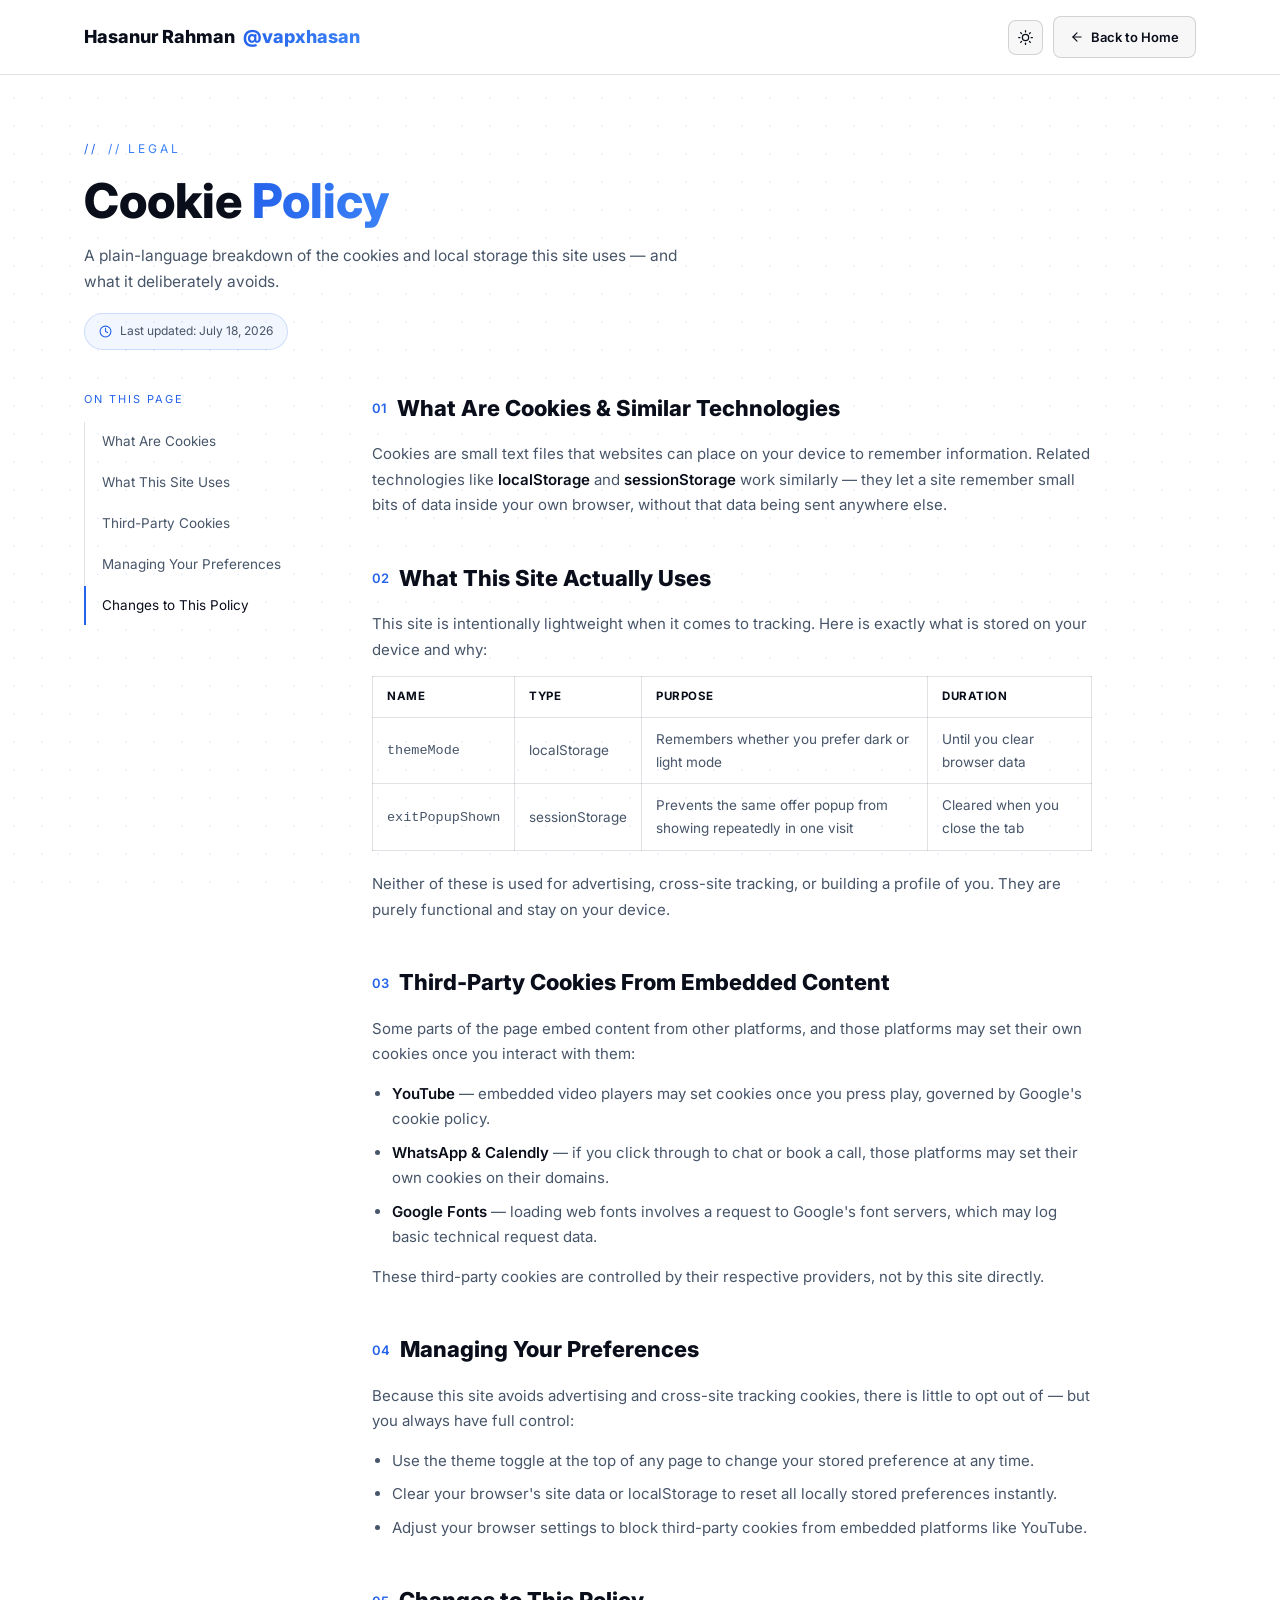
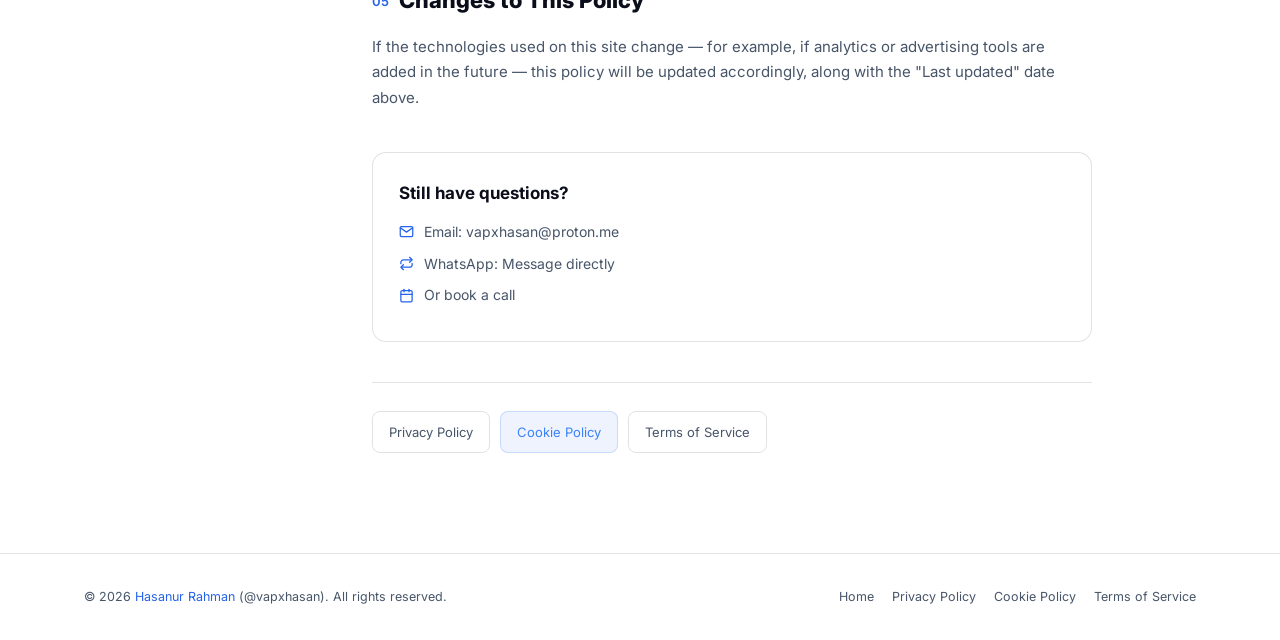
==== cookie-policy.html @ 9135188c "Add files via upload" ====
<!DOCTYPE html>
<html lang="en">
<head>
<meta charset="UTF-8">
<meta name="viewport" content="width=device-width, initial-scale=1.0">
<title>Cookie Policy | Hasanur Rahman</title>
<meta name="description" content="See exactly which cookies and local storage this site uses, and how to manage your preferences.">
<meta name="robots" content="index, follow">
<meta name="author" content="Hasanur Rahman">
<link rel="canonical" href="https://vapxhasan.github.io/cookie-policy.html">
<link rel="icon" type="image/png" href="favicon.png">
<link rel="preconnect" href="https://fonts.googleapis.com">
<link rel="preconnect" href="https://fonts.gstatic.com" crossorigin>
<link href="https://fonts.googleapis.com/css2?family=Inter:wght@300;400;500;600;700;800;900&display=swap" rel="stylesheet">
<style>

*, *::before, *::after { box-sizing: border-box; margin: 0; padding: 0; }
:root {
  --bg: #0F172A;
  --bg2: #111827;
  --card: #1E293B;
  --card2: #243247;
  --border: rgba(255,255,255,0.06);
  --border2: rgba(59,130,246,0.16);
  --indigo: #2563EB;
  --cyan: #3B82F6;
  --violet: #3B82F6;
  --white: #F8FAFC;
  --muted: #94A3B8;
  --glow-i: 0 0 20px rgba(37,99,235,0.22);
  --glow-c: 0 0 20px rgba(59,130,246,0.2);
  --font-display: 'Inter', sans-serif;
  --font-body: 'Inter', sans-serif;
  --font-mono: 'Inter', sans-serif;
}
html { scroll-behavior: smooth; -webkit-text-size-adjust: 100%; text-size-adjust: 100%; }
body {
  background: var(--bg);
  color: var(--white);
  font-family: var(--font-body);
  font-size: 16px;
  line-height: 1.7;
  overflow-x: hidden;
}
body.light-mode {
  --bg: #FFFFFF;
  --bg2: #F8FAFC;
  --card: #FFFFFF;
  --card2: #F1F5F9;
  --border: rgba(15,23,42,0.12);
  --border2: rgba(37,99,235,0.18);
  --white: #0A0E1A;
  --muted: #475569;
}
::selection { background: rgba(37,99,235,0.35); color: #fff; }
a { color: inherit; text-decoration: none; }
img { max-width: 100%; display: block; }
::-webkit-scrollbar { width: 5px; }
::-webkit-scrollbar-track { background: var(--bg); }
::-webkit-scrollbar-thumb { background: var(--indigo); border-radius: 10px; }

.container { max-width: 1160px; margin: 0 auto; padding: 0 24px; }

body::before {
  content: '';
  position: fixed;
  inset: 0;
  background-image: radial-gradient(rgba(148,163,184,0.05) 1px, transparent 1px);
  background-size: 28px 28px;
  pointer-events: none;
  z-index: 0;
}
body.light-mode::before { background-image: radial-gradient(rgba(37,99,235,0.07) 1px, transparent 1px); }

/* ===== TOP BAR ===== */
.legal-topbar {
  position: sticky; top: 0; z-index: 100;
  background: rgba(8,11,20,0.85);
  backdrop-filter: blur(20px);
  border-bottom: 1px solid var(--border);
  padding: 16px 0;
}
body.light-mode .legal-topbar { background: rgba(255,255,255,0.85); }
.legal-topbar-inner { display: flex; align-items: center; justify-content: space-between; gap: 16px; }
.legal-logo { font-family: var(--font-display); font-weight: 800; font-size: 18px; color: var(--white); display: flex; align-items: center; gap: 8px; }
.legal-logo span { background: linear-gradient(90deg, var(--indigo), var(--cyan)); -webkit-background-clip: text; -webkit-text-fill-color: transparent; background-clip: text; }
.legal-topbar-actions { display: flex; align-items: center; gap: 10px; }
.legal-back-btn, .legal-theme-btn {
  display: inline-flex; align-items: center; gap: 7px;
  font-size: 13px; font-weight: 600;
  padding: 9px 16px;
  border-radius: 8px;
  border: 1px solid rgba(255,255,255,0.16);
  background: rgba(255,255,255,0.04);
  color: var(--white);
  transition: all .2s;
  cursor: pointer;
  font-family: var(--font-body);
}
body.light-mode .legal-back-btn, body.light-mode .legal-theme-btn { border-color: rgba(15,23,42,0.16); background: rgba(15,23,42,0.03); }
.legal-back-btn:hover, .legal-theme-btn:hover { border-color: var(--indigo); background: rgba(37,99,235,0.1); }
.legal-theme-btn { padding: 9px; }

/* ===== HERO ===== */
.legal-hero { padding: 64px 0 40px; position: relative; z-index: 1; }
.legal-label {
  font-family: var(--font-mono); font-size: 12px; letter-spacing: 3px;
  color: var(--cyan); text-transform: uppercase; margin-bottom: 14px;
  display: flex; align-items: center; gap: 10px;
}
.legal-label::before { content: '//'; color: var(--indigo); }
.legal-h1 { font-size: clamp(30px, 5vw, 48px); font-weight: 800; line-height: 1.15; margin-bottom: 14px; }
.legal-h1 span { background: linear-gradient(90deg, var(--indigo), var(--cyan)); -webkit-background-clip: text; -webkit-text-fill-color: transparent; background-clip: text; }
.legal-sub { color: var(--muted); max-width: 620px; font-size: 15.5px; margin-bottom: 18px; }
.legal-updated {
  display: inline-flex; align-items: center; gap: 8px;
  font-family: var(--font-mono); font-size: 12px; color: var(--muted);
  padding: 7px 14px; border-radius: 20px;
  border: 1px solid var(--border2); background: rgba(37,99,235,0.06);
}
.legal-updated svg { color: var(--indigo); }

/* ===== BODY LAYOUT ===== */
.legal-layout { display: grid; grid-template-columns: 240px 1fr; gap: 48px; padding-bottom: 100px; position: relative; z-index: 1; align-items: start; }
.legal-toc { position: sticky; top: 90px; }
.legal-toc-title { font-family: var(--font-mono); font-size: 11px; letter-spacing: 2px; text-transform: uppercase; color: var(--indigo); margin-bottom: 14px; }
.legal-toc-list { display: flex; flex-direction: column; gap: 2px; border-left: 1px solid var(--border); }
.legal-toc-list a {
  font-size: 13.5px; color: var(--muted); padding: 8px 0 8px 16px;
  border-left: 2px solid transparent; margin-left: -1px;
  transition: all .2s;
}
.legal-toc-list a:hover, .legal-toc-list a.active { color: var(--white); border-left-color: var(--indigo); }

.legal-content { max-width: 720px; }
.legal-section { margin-bottom: 42px; scroll-margin-top: 90px; }
.legal-section h2 {
  font-family: var(--font-display); font-size: 22px; font-weight: 800;
  margin-bottom: 14px; display: flex; align-items: center; gap: 10px;
  color: var(--white);
}
.legal-section h2 .num { font-family: var(--font-mono); font-size: 13px; color: var(--indigo); font-weight: 600; }
.legal-section p { color: var(--muted); font-size: 15px; margin-bottom: 14px; }
.legal-section p strong, .legal-section li strong { color: var(--white); font-weight: 600; }
.legal-section ul { margin: 0 0 14px 0; padding-left: 20px; color: var(--muted); font-size: 15px; }
.legal-section li { margin-bottom: 8px; }
.legal-section a.inline-link { color: var(--cyan); border-bottom: 1px solid rgba(59,130,246,0.35); transition: all .2s; }
.legal-section a.inline-link:hover { border-color: var(--cyan); }
.legal-callout {
  background: var(--card); border: 1px solid var(--border);
  border-left: 3px solid var(--indigo);
  border-radius: 10px; padding: 16px 18px; margin: 16px 0;
  font-size: 14px; color: var(--muted);
}
.legal-table { width: 100%; border-collapse: collapse; margin: 14px 0 20px; font-size: 13.5px; }
.legal-table th, .legal-table td { text-align: left; padding: 10px 14px; border: 1px solid var(--border); color: var(--muted); }
.legal-table th { color: var(--white); background: var(--card); font-family: var(--font-mono); font-size: 11.5px; letter-spacing: .5px; text-transform: uppercase; }

.legal-contact-card {
  background: var(--card); border: 1px solid var(--border); border-radius: 14px;
  padding: 26px; margin-top: 8px;
}
.legal-contact-card h3 { font-size: 17px; margin-bottom: 12px; color: var(--white); }
.legal-contact-row { display: flex; align-items: center; gap: 10px; font-size: 14px; color: var(--muted); margin-bottom: 8px; }
.legal-contact-row svg { color: var(--indigo); flex-shrink: 0; }
.legal-contact-row a { color: var(--muted); transition: color .2s; }
.legal-contact-row a:hover { color: var(--cyan); }

.legal-cross-links { display: flex; flex-wrap: wrap; gap: 10px; margin-top: 40px; padding-top: 28px; border-top: 1px solid var(--border); }
.legal-cross-links a {
  font-size: 13px; color: var(--muted); padding: 9px 16px; border-radius: 8px;
  border: 1px solid var(--border); transition: all .2s; display: inline-flex; align-items: center; gap: 7px;
}
.legal-cross-links a:hover { color: var(--white); border-color: var(--indigo); background: rgba(37,99,235,0.06); }
.legal-cross-links a.current { color: var(--cyan); border-color: var(--border2); background: rgba(37,99,235,0.08); }

/* ===== FOOTER ===== */
.legal-footer { border-top: 1px solid var(--border); padding: 32px 0; position: relative; z-index: 1; }
.legal-footer-inner { display: flex; justify-content: space-between; align-items: center; flex-wrap: wrap; gap: 14px; }
.legal-footer-copy { font-size: 12.5px; color: var(--muted); }
.legal-footer-copy span { color: var(--indigo); }
.legal-footer-links { display: flex; gap: 18px; flex-wrap: wrap; }
.legal-footer-links a { font-size: 12.5px; color: var(--muted); transition: color .2s; }
.legal-footer-links a:hover { color: var(--cyan); }

@media (max-width: 900px) {
  .legal-layout { grid-template-columns: 1fr; }
  .legal-toc { position: static; margin-bottom: 8px; }
  .legal-toc-list { display: flex; flex-direction: row; flex-wrap: wrap; gap: 8px; border-left: none; }
  .legal-toc-list a { border: 1px solid var(--border); border-radius: 20px; padding: 7px 14px; margin-left: 0; }
  .legal-toc-list a:hover, .legal-toc-list a.active { border-color: var(--indigo); background: rgba(37,99,235,0.08); }
}
@media (max-width: 640px) {
  .legal-hero { padding: 44px 0 28px; }
  .legal-layout { padding-bottom: 70px; gap: 28px; }
  .legal-topbar-inner { gap: 10px; }
  .legal-back-btn span.txt { display: none; }
  .legal-footer-inner { flex-direction: column; text-align: center; }
}

</style>
</head>
<body>

<div class="legal-topbar">
  <div class="container legal-topbar-inner">
    <a href="index.html" class="legal-logo">Hasanur Rahman <span>@vapxhasan</span></a>
    <div class="legal-topbar-actions">
      <button class="legal-theme-btn" id="legalThemeBtn" aria-label="Toggle theme">
        <svg id="legalThemeIcon" viewBox="0 0 24 24" fill="none" stroke="currentColor" stroke-width="2" stroke-linecap="round" stroke-linejoin="round" width="15" height="15"><path d="M21 12.79A9 9 0 1 1 11.21 3 7 7 0 0 0 21 12.79z"></path></svg>
      </button>
      <a href="index.html" class="legal-back-btn">
        <svg viewBox="0 0 24 24" fill="none" stroke="currentColor" stroke-width="2" stroke-linecap="round" stroke-linejoin="round" width="14" height="14"><line x1="19" y1="12" x2="5" y2="12"></line><polyline points="12 19 5 12 12 5"></polyline></svg>
        <span class="txt">Back to Home</span>
      </a>
    </div>
  </div>
</div>


<div class="legal-hero">
  <div class="container">
    <div class="legal-label">// Legal</div>
    <h1 class="legal-h1">Cookie <span>Policy</span></h1>
    <p class="legal-sub">A plain-language breakdown of the cookies and local storage this site uses — and what it deliberately avoids.</p>
    <div class="legal-updated">
      <svg viewBox="0 0 24 24" fill="none" stroke="currentColor" stroke-width="2" stroke-linecap="round" stroke-linejoin="round" width="13" height="13"><circle cx="12" cy="12" r="10"></circle><polyline points="12 6 12 12 16 14"></polyline></svg>
      Last updated: July 18, 2026
    </div>
  </div>
</div>

<div class="container">
  <div class="legal-layout">
    
<aside class="legal-toc">
  <div class="legal-toc-title">On this page</div>
  <nav class="legal-toc-list" id="legalTocList">
    <a href="#what-are-cookies">What Are Cookies</a>
<a href="#what-we-use">What This Site Uses</a>
<a href="#third-party-cookies">Third-Party Cookies</a>
<a href="#managing">Managing Your Preferences</a>
<a href="#changes">Changes to This Policy</a>
  </nav>
</aside>

    <div class="legal-content">
      
<div class="legal-section" id="what-are-cookies">
  <h2><span class="num">01</span> What Are Cookies &amp; Similar Technologies</h2>
  
      <p>Cookies are small text files that websites can place on your device to remember information. Related technologies like <strong>localStorage</strong> and <strong>sessionStorage</strong> work similarly &mdash; they let a site remember small bits of data inside your own browser, without that data being sent anywhere else.</p>
    
</div>

<div class="legal-section" id="what-we-use">
  <h2><span class="num">02</span> What This Site Actually Uses</h2>
  
      <p>This site is intentionally lightweight when it comes to tracking. Here is exactly what is stored on your device and why:</p>
      <table class="legal-table">
        <tr><th>Name</th><th>Type</th><th>Purpose</th><th>Duration</th></tr>
        <tr><td><code>themeMode</code></td><td>localStorage</td><td>Remembers whether you prefer dark or light mode</td><td>Until you clear browser data</td></tr>
        <tr><td><code>exitPopupShown</code></td><td>sessionStorage</td><td>Prevents the same offer popup from showing repeatedly in one visit</td><td>Cleared when you close the tab</td></tr>
      </table>
      <p>Neither of these is used for advertising, cross-site tracking, or building a profile of you. They are purely functional and stay on your device.</p>
    
</div>

<div class="legal-section" id="third-party-cookies">
  <h2><span class="num">03</span> Third-Party Cookies From Embedded Content</h2>
  
      <p>Some parts of the page embed content from other platforms, and those platforms may set their own cookies once you interact with them:</p>
      <ul>
        <li><strong>YouTube</strong> &mdash; embedded video players may set cookies once you press play, governed by Google's cookie policy.</li>
        <li><strong>WhatsApp &amp; Calendly</strong> &mdash; if you click through to chat or book a call, those platforms may set their own cookies on their domains.</li>
        <li><strong>Google Fonts</strong> &mdash; loading web fonts involves a request to Google's font servers, which may log basic technical request data.</li>
      </ul>
      <p>These third-party cookies are controlled by their respective providers, not by this site directly.</p>
    
</div>

<div class="legal-section" id="managing">
  <h2><span class="num">04</span> Managing Your Preferences</h2>
  
      <p>Because this site avoids advertising and cross-site tracking cookies, there is little to opt out of &mdash; but you always have full control:</p>
      <ul>
        <li>Use the theme toggle at the top of any page to change your stored preference at any time.</li>
        <li>Clear your browser's site data or localStorage to reset all locally stored preferences instantly.</li>
        <li>Adjust your browser settings to block third-party cookies from embedded platforms like YouTube.</li>
      </ul>
    
</div>

<div class="legal-section" id="changes">
  <h2><span class="num">05</span> Changes to This Policy</h2>
  
      <p>If the technologies used on this site change &mdash; for example, if analytics or advertising tools are added in the future &mdash; this policy will be updated accordingly, along with the "Last updated" date above.</p>
    
</div>

      
<div class="legal-contact-card">
  <h3>Still have questions?</h3>
  <div class="legal-contact-row">
    <svg viewBox="0 0 24 24" fill="none" stroke="currentColor" stroke-width="2" stroke-linecap="round" stroke-linejoin="round" width="15" height="15"><path d="M4 4h16c1.1 0 2 .9 2 2v12c0 1.1-.9 2-2 2H4c-1.1 0-2-.9-2-2V6c0-1.1.9-2 2-2z"></path><polyline points="22 6 12 13 2 6"></polyline></svg>
    <span>Email: <a href="mailto:vapxhasan@proton.me" class="inline-link">vapxhasan@proton.me</a></span>
  </div>
  <div class="legal-contact-row">
    <svg viewBox="0 0 24 24" fill="none" stroke="currentColor" stroke-width="2" stroke-linecap="round" stroke-linejoin="round" width="15" height="15"><path d="M17 2.1l4 4-4 4"></path><path d="M3 12.2v-2a4 4 0 0 1 4-4h12.8M7 21.9l-4-4 4-4"></path><path d="M21 11.8v2a4 4 0 0 1-4 4H4.2"></path></svg>
    <span>WhatsApp: <a href="https://wa.me/8801327675833" target="_blank" class="inline-link">Message directly</a></span>
  </div>
  <div class="legal-contact-row">
    <svg viewBox="0 0 24 24" fill="none" stroke="currentColor" stroke-width="2" stroke-linecap="round" stroke-linejoin="round" width="15" height="15"><rect x="3" y="4" width="18" height="18" rx="2" ry="2"></rect><line x1="16" y1="2" x2="16" y2="6"></line><line x1="8" y1="2" x2="8" y2="6"></line><line x1="3" y1="10" x2="21" y2="10"></line></svg>
    <span>Or <a href="https://calendly.com/vapxhasan/new-meeting" target="_blank" class="inline-link">book a call</a></span>
  </div>
</div>

      <div class="legal-cross-links"><a href="privacy-policy.html" class="">Privacy Policy</a><a href="cookie-policy.html" class="current">Cookie Policy</a><a href="terms-of-service.html" class="">Terms of Service</a></div>
    </div>
  </div>
</div>

<div class="legal-footer">
  <div class="container legal-footer-inner">
    <div class="legal-footer-copy">&copy; 2026 <span>Hasanur Rahman</span> (@vapxhasan). All rights reserved.</div>
    <div class="legal-footer-links">
      <a href="index.html">Home</a>
      <a href="privacy-policy.html">Privacy Policy</a>
      <a href="cookie-policy.html">Cookie Policy</a>
      <a href="terms-of-service.html">Terms of Service</a>
    </div>
  </div>
</div>

<script>

(function() {
  var saved = localStorage.getItem('themeMode');
  var useLight;
  if (saved === 'light' || saved === 'dark') {
    useLight = saved === 'light';
  } else {
    useLight = !!(window.matchMedia && window.matchMedia('(prefers-color-scheme: light)').matches);
  }
  var lightIcon = '<svg viewBox="0 0 24 24" fill="none" stroke="currentColor" stroke-width="2" stroke-linecap="round" stroke-linejoin="round" width="15" height="15"><circle cx="12" cy="12" r="5"></circle><line x1="12" y1="1" x2="12" y2="3"></line><line x1="12" y1="21" x2="12" y2="23"></line><line x1="4.22" y1="4.22" x2="5.64" y2="5.64"></line><line x1="18.36" y1="18.36" x2="19.78" y2="19.78"></line><line x1="1" y1="12" x2="3" y2="12"></line><line x1="21" y1="12" x2="23" y2="12"></line><line x1="4.22" y1="19.78" x2="5.64" y2="18.36"></line><line x1="18.36" y1="5.64" x2="19.78" y2="4.22"></line></svg>';
  var darkIcon = '<svg viewBox="0 0 24 24" fill="none" stroke="currentColor" stroke-width="2" stroke-linecap="round" stroke-linejoin="round" width="15" height="15"><path d="M21 12.79A9 9 0 1 1 11.21 3 7 7 0 0 0 21 12.79z"></path></svg>';
  var icon = document.getElementById('legalThemeIcon');
  if (useLight) { document.body.classList.add('light-mode'); if (icon) icon.parentElement.innerHTML = lightIcon; }
  var btn = document.getElementById('legalThemeBtn');
  if (btn) {
    btn.addEventListener('click', function() {
      var isLight = document.body.classList.toggle('light-mode');
      localStorage.setItem('themeMode', isLight ? 'light' : 'dark');
      btn.innerHTML = isLight ? lightIcon : darkIcon;
    });
  }

  // Scroll-spy for TOC
  var sections = document.querySelectorAll('.legal-section');
  var tocLinks = document.querySelectorAll('#legalTocList a');
  if (sections.length && tocLinks.length && 'IntersectionObserver' in window) {
    var map = {};
    tocLinks.forEach(function(a) { map[a.getAttribute('href').slice(1)] = a; });
    var obs = new IntersectionObserver(function(entries) {
      entries.forEach(function(entry) {
        if (entry.isIntersecting) {
          tocLinks.forEach(function(a) { a.classList.remove('active'); });
          var link = map[entry.target.id];
          if (link) link.classList.add('active');
        }
      });
    }, { rootMargin: '-20% 0px -70% 0px' });
    sections.forEach(function(s) { obs.observe(s); });
  }
})();

</script>
</body>
</html>
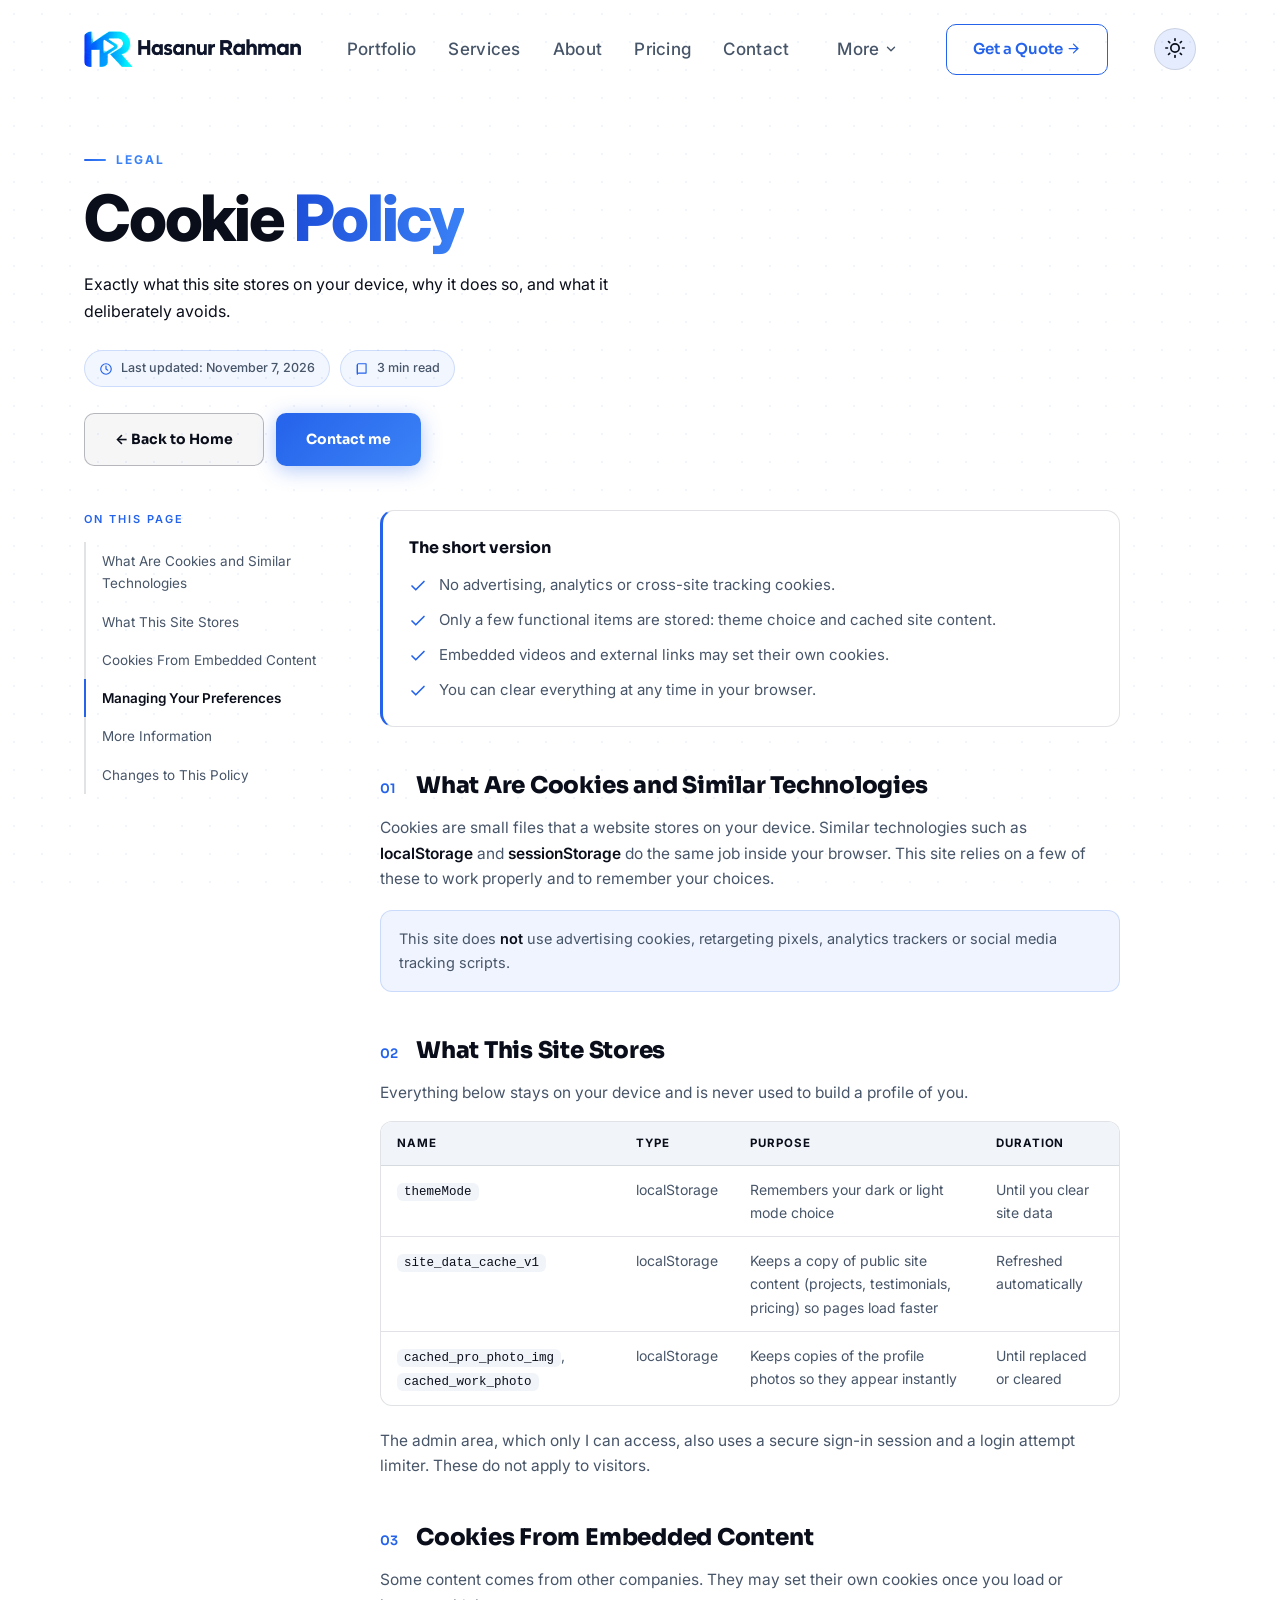
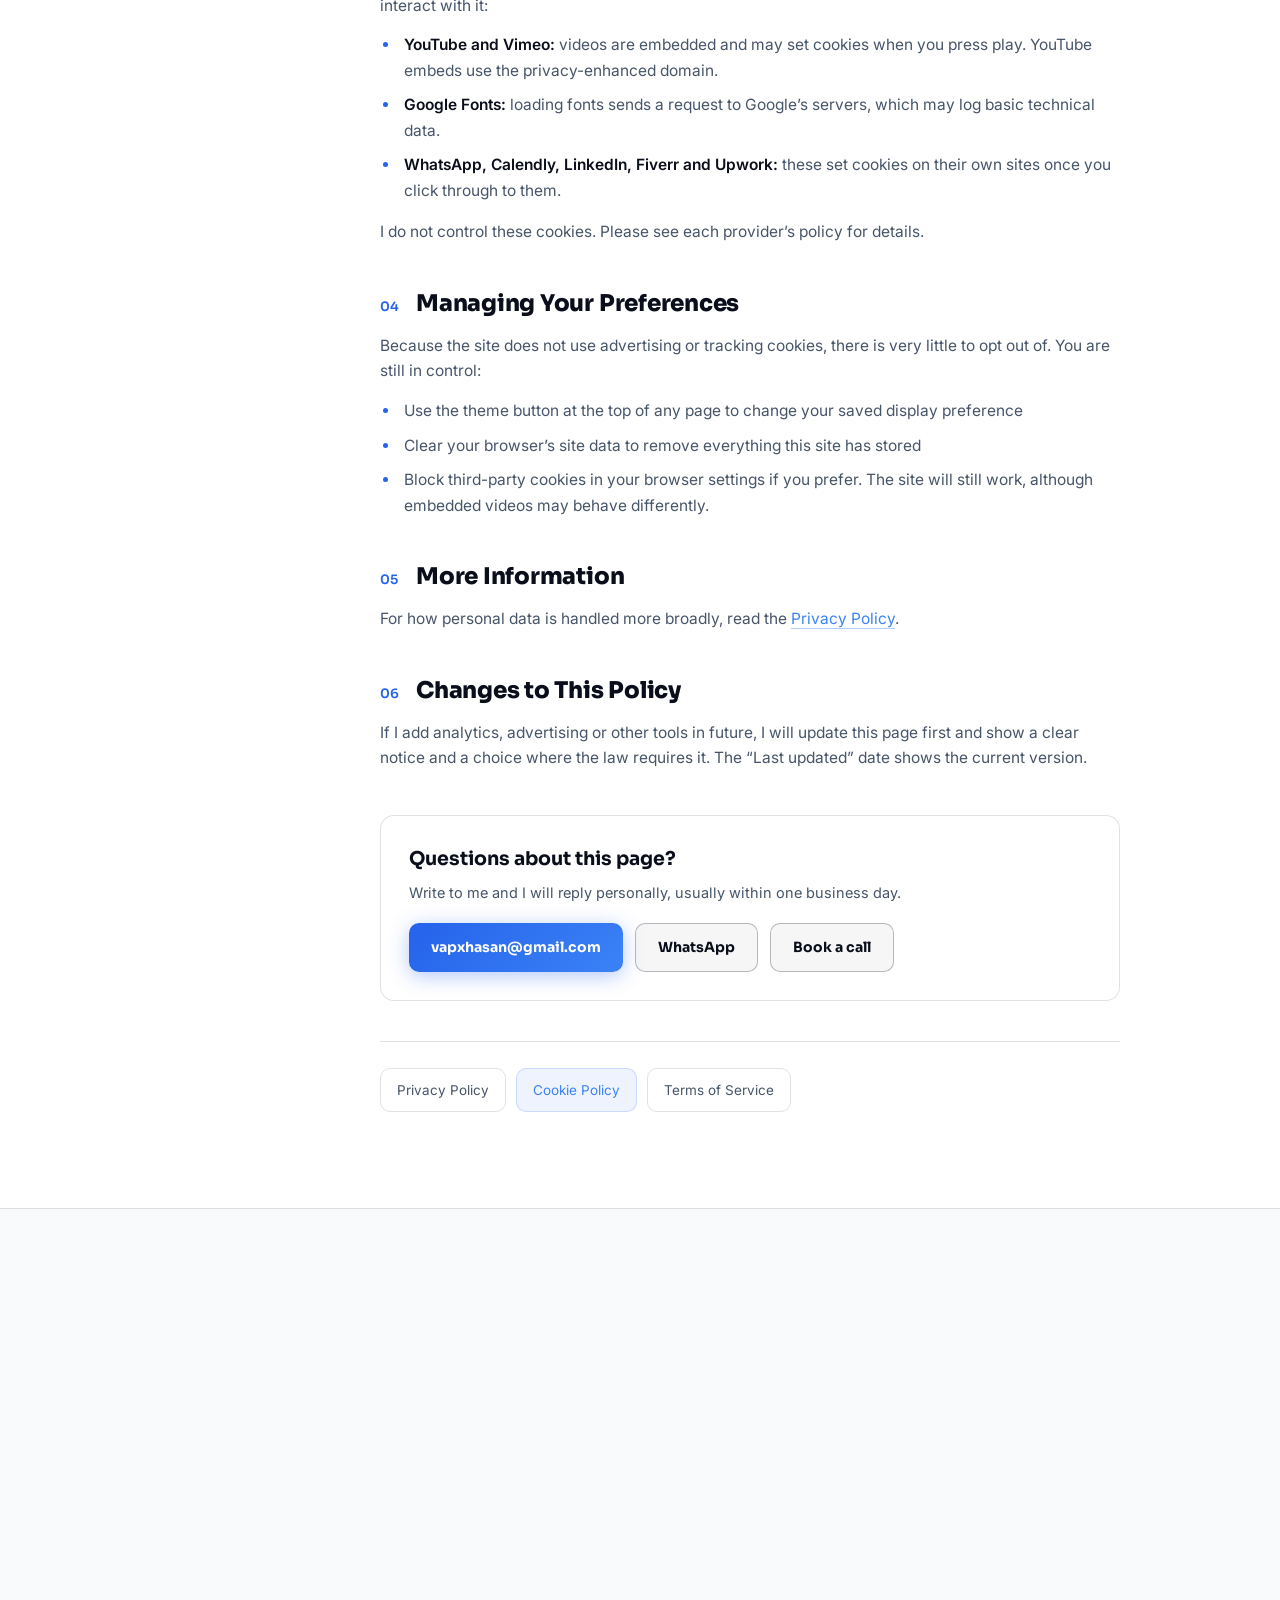
==== commit 126095f3: "Add files via upload" ====
--- a/cookie-policy.html
+++ b/cookie-policy.html
@@ -2,21 +2,25 @@
 <html lang="en">
 <head>
 <meta charset="UTF-8">
-<meta name="viewport" content="width=device-width, initial-scale=1.0">
+<meta name="viewport" content="width=device-width, initial-scale=1.0, viewport-fit=cover">
 <title>Cookie Policy | Hasanur Rahman</title>
-<meta name="description" content="See exactly which cookies and local storage this site uses, and how to manage your preferences.">
+<meta name="description" content="A plain-language list of the cookies and local storage used on the Hasanur Rahman portfolio site.">
 <meta name="robots" content="index, follow">
 <meta name="author" content="Hasanur Rahman">
+<meta name="theme-color" content="#0F172A">
 <link rel="canonical" href="https://vapxhasan.github.io/cookie-policy.html">
 <link rel="icon" type="image/png" href="favicon.png">
+<meta property="og:type" content="website">
+<meta property="og:title" content="Cookie Policy | Hasanur Rahman">
+<meta property="og:description" content="A plain-language list of the cookies and local storage used on the Hasanur Rahman portfolio site.">
+<meta property="og:url" content="https://vapxhasan.github.io/cookie-policy.html">
 <link rel="preconnect" href="https://fonts.googleapis.com">
 <link rel="preconnect" href="https://fonts.gstatic.com" crossorigin>
-<link href="https://fonts.googleapis.com/css2?family=Inter:wght@300;400;500;600;700;800;900&display=swap" rel="stylesheet">
+<link href="https://fonts.googleapis.com/css2?family=Inter:wght@400;500;600;700;800&family=Sora:wght@500;600;700;800&display=swap" rel="stylesheet">
+<script type="application/ld+json">{"@context": "https://schema.org", "@type": "WebPage", "name": "Cookie Policy | Hasanur Rahman", "url": "https://vapxhasan.github.io/cookie-policy.html", "description": "A plain-language list of the cookies and local storage used on the Hasanur Rahman portfolio site.", "dateModified": "2026-11-07", "isPartOf": {"@type": "WebSite", "name": "Hasanur Rahman", "url": "https://vapxhasan.github.io/"}}</script>
 <style>
-
-*, *::before, *::after { box-sizing: border-box; margin: 0; padding: 0; }
-:root {
-  --bg: #0F172A;
+*, *::before, *::after{box-sizing: border-box; margin: 0; padding: 0;}
+:root{--bg: #0F172A;
   --bg2: #111827;
   --card: #1E293B;
   --card2: #243247;
@@ -29,21 +33,107 @@
   --muted: #94A3B8;
   --glow-i: 0 0 20px rgba(37,99,235,0.22);
   --glow-c: 0 0 20px rgba(59,130,246,0.2);
-  --font-display: 'Inter', sans-serif;
+  --font-display: 'Sora', 'Inter', sans-serif;
   --font-body: 'Inter', sans-serif;
   --font-mono: 'Inter', sans-serif;
-}
-html { scroll-behavior: smooth; -webkit-text-size-adjust: 100%; text-size-adjust: 100%; }
-body {
-  background: var(--bg);
+  --btn-outline-border: rgba(255,255,255,0.28);
+  --btn-outline-fill: rgba(255,255,255,0.045);
+  --btn-ghost-border: rgba(255,255,255,0.2);
+  --btn-ghost-fill: rgba(255,255,255,0.06);
+  --marquee-bg: rgba(13,17,32,0.6);}
+html{scroll-behavior: smooth;
+  -webkit-text-size-adjust: 100%;
+  -moz-text-size-adjust: 100%;
+  text-size-adjust: 100%;}
+body{background: var(--bg);
   color: var(--white);
   font-family: var(--font-body);
   font-size: 16px;
-  line-height: 1.7;
-  overflow-x: hidden;
-}
-body.light-mode {
-  --bg: #FFFFFF;
+  line-height: 1.65;
+  overflow-x: hidden;}
+::selection{background: rgba(37,99,235,0.35); color: #fff;}
+a{color: inherit; text-decoration: none;}
+img{max-width: 100%; display: block;}
+::-webkit-scrollbar{width: 5px;}
+::-webkit-scrollbar-track{background: var(--bg);}
+::-webkit-scrollbar-thumb{background: var(--indigo); border-radius: 10px;}
+.container{max-width: 1160px; margin: 0 auto; padding: 0 24px;}
+.section-label{font-family: var(--font-mono);
+  font-size: 12px;
+  letter-spacing: 3px;
+  color: var(--cyan);
+  text-transform: uppercase;
+  margin-bottom: 12px;
+  display: flex;
+  align-items: center;
+  gap: 10px;}
+.section-label::before{content: '//'; color: var(--indigo);}
+.section-title{font-family: var(--font-display);
+  font-size: clamp(28px, 4vw, 44px);
+  font-weight: 800;
+  line-height: 1.15;
+  margin-bottom: 16px;
+  color: var(--white);}
+.section-title span{background: linear-gradient(90deg, var(--indigo), var(--cyan)); -webkit-background-clip: text; -webkit-text-fill-color: transparent; background-clip: text;}
+.section-sub{color: var(--muted); max-width: 540px; font-size: 15px;}
+body::before{content: '';
+  position: fixed;
+  inset: 0;
+  background-image: radial-gradient(rgba(148,163,184,0.05) 1px, transparent 1px);
+  background-size: 28px 28px;
+  pointer-events: none;
+  z-index: 0;}
+.btn-primary{display: inline-flex;
+  align-items: center;
+  gap: 8px;
+  padding: 14px 30px;
+  border-radius: 10px;
+  font-family: var(--font-display);
+  font-weight: 700;
+  font-size: 14px;
+  background: linear-gradient(135deg, var(--indigo), var(--violet));
+  color: #fff;
+  border: none;
+  cursor: pointer;
+  transition: transform .4s cubic-bezier(0.16,1,0.3,1), box-shadow .4s cubic-bezier(0.16,1,0.3,1);
+  box-shadow: 0 4px 20px rgba(37,99,235,0.35);
+  position: relative;
+  overflow: hidden;
+  text-decoration: none;}
+.btn-primary::before{content: '';
+  position: absolute;
+  inset: 0;
+  background: linear-gradient(135deg, var(--cyan), var(--indigo));
+  opacity: 0;
+  transition: opacity .4s cubic-bezier(0.16,1,0.3,1);}
+.btn-primary:hover::before{opacity: 1;}
+.btn-primary:hover{transform: translateY(-2px); box-shadow: 0 8px 32px rgba(37,99,235,0.5);}
+.btn-primary span{position: relative; z-index: 1;}
+.btn-primary .icon-inline{transition: transform .4s cubic-bezier(0.16,1,0.3,1);}
+.btn-primary:hover .icon-inline{transform: translateX(5px);}
+.btn-outline{display: inline-flex;
+  align-items: center;
+  gap: 8px;
+  padding: 14px 30px;
+  border-radius: 10px;
+  font-family: var(--font-display);
+  font-weight: 700;
+  font-size: 14px;
+  background: var(--btn-outline-fill);
+  color: var(--white);
+  border: 1.5px solid var(--btn-outline-border);
+  cursor: pointer;
+  transition: all .25s;
+  text-decoration: none;}
+.btn-outline:hover{border-color: var(--cyan); color: var(--cyan); box-shadow: var(--glow-c); transform: translateY(-2px);}
+.reveal{opacity: 0; transform: translateY(30px); transition: opacity .7s ease, transform .7s ease;}
+.reveal.visible{opacity: 1; transform: translateY(0);}
+@media (max-width: 768px){.btn-primary, .btn-outline{padding: 12px 22px;
+    font-size: 13px;
+    width: 100%;
+    justify-content: center;}}
+@media (prefers-reduced-motion: reduce){*, *::before, *::after{animation-duration: 0.01ms !important; transition-duration: 0.01ms !important;}}
+body.light-mode{--bg: #FFFFFF;
   --bg2: #F8FAFC;
   --card: #FFFFFF;
   --card2: #F1F5F9;
@@ -51,329 +141,730 @@
   --border2: rgba(37,99,235,0.18);
   --white: #0A0E1A;
   --muted: #475569;
+  --glow-i: 0 0 20px rgba(37,99,235,0.15);
+  --glow-c: 0 0 20px rgba(59,130,246,0.14);
+  --btn-outline-border: rgba(15,23,42,0.28);
+  --btn-outline-fill: rgba(15,23,42,0.035);
+  --btn-ghost-border: rgba(15,23,42,0.18);
+  --btn-ghost-fill: rgba(15,23,42,0.045);
+  --marquee-bg: rgba(241,245,249,0.85);}
+body.light-mode::before{background-image: radial-gradient(rgba(37,99,235,0.07) 1px, transparent 1px);}
+body{transition: background-color .3s ease, color .3s ease, border-color .3s ease, box-shadow .3s ease;}
+:root{--r-sm:10px; --r-md:14px; --r-lg:20px; --shadow-hover:0 18px 44px rgba(2,6,23,0.38); --ring-hover:rgba(59,130,246,0.4); --section-y:80px; --glow-i:0 6px 22px rgba(37,99,235,0.28);}
+body.light-mode{--shadow-hover:0 18px 44px rgba(15,23,42,0.12); --ring-hover:rgba(37,99,235,0.35);}
+.section-sub{line-height:1.75;}
+html{scroll-padding-top:80px;}
+:root{--section-y:clamp(60px,8vw,96px); --head-gap:48px; --grid-gap:24px; --card-r:20px; --tile-r:14px; --card-pad:28px 24px;}
+.section-label{margin-bottom:12px;}
+.section-title{margin-bottom:14px;}
+.section-sub{margin-bottom:0;}
+@media (max-width:640px){:root{--head-gap:32px; --grid-gap:18px; --card-pad:24px 20px;}}
+html.pf-lock, html.pf-lock body{overflow:hidden !important;}
+:root{--section-y:clamp(72px,9vw,120px);--head-gap:56px;--grid-gap:26px;}
+@media (max-width:640px){:root{--head-gap:36px;--grid-gap:18px;}}
+.reveal{transform:translateY(14px);transition:opacity .5s ease,transform .5s ease;}
+@media (prefers-reduced-motion:reduce){*, *::before, *::after{animation-duration:.01ms !important;animation-iteration-count:1 !important;transition-duration:.01ms !important;scroll-behavior:auto !important;}
+.reveal{opacity:1 !important;transform:none !important;}}
+.section-label{font-family:var(--font-body);font-size:12px;font-weight:700;letter-spacing:.16em;}
+.section-label::before{content:"";display:inline-block;width:22px;height:2px;border-radius:2px;background:linear-gradient(90deg,var(--indigo),var(--cyan));}
+:root{--r-sm:10px; --r-md:14px; --r-lg:20px; --lift:-4px; --shadow-hover:0 16px 40px rgba(2,6,23,.38);}
+body.light-mode{--shadow-hover:0 16px 36px rgba(15,23,42,.14);}
+html{-webkit-text-size-adjust: 100%; text-size-adjust: 100%; overflow-x: clip;}
+body{overflow-x: clip;}
+img{max-width: 100%;}
+a{overflow-wrap: anywhere;}
+@media (min-width: 1800px){html{font-size: 17px;}}
+@media (max-width:768px){*, *::before, *::after{-webkit-backdrop-filter:none!important;backdrop-filter:none!important}}
+html.pf-lock .mob-cta-bar, html.pf-lock #btt{visibility:hidden !important;}
+:root{--section-y:clamp(52px,6vw,80px); --head-gap:36px;}
+@media (max-width:640px){:root{--head-gap:28px;}}
+html.qm-lock .mob-cta-bar, html.qm-lock .sticky-quote, html.qm-lock #btt{visibility:hidden;}
+:root{--section-y:clamp(40px,4.4vw,60px); --head-gap:30px;}
+@media (max-width:640px){:root{--head-gap:24px;}}
+nav{position: fixed;
+  top: 0; left: 0; right: 0;
+  z-index: 1000;
+  padding: 24px 0;
+  transition: all .4s ease, top .3s ease;}
+nav.scrolled{background: rgba(8,11,20,0.94);
+  border-bottom: 1px solid var(--border);
+  padding: 15px 0;}
+nav .container{max-width: 1300px;}
+.nav-inner{display: flex; align-items: center; justify-content: space-between; gap: 22px;}
+.nav-logo{font-family: var(--font-display);
+  font-size: 28px;
+  font-weight: 800;
+  background: linear-gradient(90deg, var(--indigo), var(--cyan));
+  -webkit-background-clip: text;
+  -webkit-text-fill-color: transparent;
+  background-clip: text;
+  flex-shrink: 0;
+  white-space: nowrap;}
+.nav-logo span{font-family: var(--font-mono); font-size: 15px; opacity: .5;}
+.nav-links{display: flex;
+  gap: 32px;
+  list-style: none;
+  flex-shrink: 1;
+  min-width: 0;
+  overflow-x: auto;
+  scrollbar-width: none;
+  -ms-overflow-style: none;
+  white-space: nowrap;}
+.nav-links::-webkit-scrollbar{display: none;}
+.nav-links li{flex-shrink: 0;}
+.nav-links a{font-size: 17px;
+  font-weight: 500;
+  color: var(--muted);
+  letter-spacing: .3px;
+  transition: color .2s;
+  position: relative;}
+.nav-links a::after{content: '';
+  position: absolute;
+  bottom: -3px; left: 0; right: 0;
+  height: 1px;
+  background: var(--indigo);
+  transform: scaleX(0);
+  transition: transform .2s;}
+.nav-links a:hover{color: var(--white);}
+.nav-links a:hover::after{transform: scaleX(1);}
+.nav-cta{font-size: 15px;
+  font-weight: 600;
+  padding: 12px 26px;
+  border-radius: 10px;
+  border: 1px solid var(--indigo);
+  color: var(--indigo);
+  transition: all .2s;
+  font-family: var(--font-display);
+  flex-shrink: 0;
+  white-space: nowrap;}
+.nav-cta:hover{background: var(--indigo); color: #fff; box-shadow: var(--glow-i);}
+.hamburger{display: none; flex-direction: column; gap: 5px; cursor: pointer; background: none; border: none; padding: 4px;}
+.hamburger:focus-visible{outline: 2px solid var(--indigo); outline-offset: 3px; border-radius: 6px;}
+.hamburger span{display: block; width: 24px; height: 2px; background: var(--white); border-radius: 2px; transition: all .3s;}
+.nav-more-wrap{position: relative; display: block; flex-shrink: 0;}
+.nav-more-btn{display: flex;
+  align-items: center;
+  gap: 5px;
+  background: none;
+  border: none;
+  cursor: pointer;
+  font-size: 17px;
+  font-weight: 500;
+  color: var(--muted);
+  letter-spacing: .3px;
+  font-family: var(--font-body);
+  padding: 6px 2px;
+  transition: color .2s;}
+.nav-more-btn:hover, .nav-more-wrap.open .nav-more-btn{color: var(--white);}
+.nav-more-arrow{font-size: 15px; transition: transform .2s; display: inline-block;}
+.nav-more-wrap.open .nav-more-arrow{transform: rotate(180deg);}
+.nav-more-dropdown{display: none;
+  position: absolute;
+  top: calc(100% + 14px);
+  left: 50%;
+  transform: translateX(-50%);
+  background: var(--card);
+  border: 1px solid var(--border);
+  border-radius: 14px;
+  padding: 10px;
+  min-width: 225px;
+  max-height: min(70vh, 480px);
+  overflow-y: auto;
+  overscroll-behavior: contain;
+  box-shadow: 0 12px 32px rgba(0,0,0,0.4);
+  z-index: 1200;
+  animation: dropIn .2s ease;}
+.nav-more-dropdown::-webkit-scrollbar{width: 5px;}
+.nav-more-dropdown::-webkit-scrollbar-track{background: transparent;}
+.nav-more-dropdown::-webkit-scrollbar-thumb{background: var(--indigo); border-radius: 10px;}
+.nav-more-wrap.open .nav-more-dropdown{display: block;}
+.nav-more-link{display: flex;
+  align-items: center;
+  gap: 10px;
+  padding: 11px 14px;
+  border-radius: 10px;
+  font-size: 15px;
+  font-weight: 500;
+  color: var(--white);
+  transition: background .15s;}
+.nav-more-link .icon-inline{flex-shrink: 0; color: var(--cyan);}
+.nav-more-link:hover{background: rgba(37,99,235,0.12);}
+.nav-more-resume-row{display: flex; align-items: center; gap: 4px;}
+.nav-more-resume-row .nav-more-link{flex: 1;}
+.nav-more-resume-edit{width: 30px; height: 30px;
+  flex-shrink: 0;
+  border-radius: 10px;
+  background: rgba(59,130,246,0.1);
+  border: 1px solid var(--border2);
+  color: var(--cyan);
+  font-size: 12px;
+  cursor: pointer;
+  display: none;
+  align-items: center;
+  justify-content: center;
+  transition: all .2s;}
+.nav-more-resume-edit:hover{background: rgba(59,130,246,0.2);}
+.nav-settings-wrap{position: relative; display: block; flex-shrink: 0;}
+.nav-settings-btn{width: 42px; height: 42px;
+  border-radius: 50%;
+  background: rgba(37,99,235,0.12);
+  border: 1px solid var(--border);
+  color: var(--white);
+  font-size: 20px;
+  cursor: pointer;
+  display: flex;
+  align-items: center;
+  justify-content: center;
+  transition: all .2s;
+  flex-shrink: 0;}
+.nav-settings-btn:hover{background: rgba(37,99,235,0.25); border-color: var(--indigo);}
+.drawer-backdrop{display: none;
+  position: fixed;
+  top: 0; left: 0; right: 0; bottom: 0;
+  z-index: 1001;
+  background: rgba(0,0,0,0.6);
+  backdrop-filter: blur(4px);}
+.drawer-backdrop.open{display: block;}
+.mobile-menu{position: fixed;
+  top: 0; right: 0; bottom: 0;
+  width: 78vw;
+  max-width: 300px;
+  z-index: 1002;
+  background: rgba(8,11,20,0.98);
+  border-left: 1px solid var(--border);
+  padding: 20px 20px 32px;
+  display: flex;
+  flex-direction: column;
+  gap: 0;
+  transform: translateX(105%);
+  transition: transform .35s cubic-bezier(.4,0,.2,1);
+  overflow-y: auto;}
+.mobile-menu.open{transform: translateX(0);}
+.drawer-header{display: flex;
+  align-items: center;
+  justify-content: space-between;
+  margin-bottom: 16px;
+  padding-bottom: 16px;
+  border-bottom: 1px solid var(--border);}
+.drawer-logo{font-family: var(--font-display);
+  font-size: 17px;
+  font-weight: 800;
+  background: linear-gradient(90deg, var(--indigo), var(--cyan));
+  -webkit-background-clip: text;
+  -webkit-text-fill-color: transparent;
+  background-clip: text;}
+.mobile-menu .close-btn{width: 34px; height: 34px;
+  border-radius: 50%;
+  background: rgba(37,99,235,0.12);
+  border: 1px solid var(--border);
+  color: var(--white);
+  font-size: 16px;
+  cursor: pointer;
+  display: flex;
+  align-items: center;
+  justify-content: center;
+  position: static;
+  transition: all .2s;
+  flex-shrink: 0;}
+.mobile-menu .close-btn:hover{background: rgba(37,99,235,0.25);}
+.mobile-menu .mm-link{font-family: var(--font-display);
+  font-size: 16px;
+  font-weight: 600;
+  color: var(--muted);
+  padding: 13px 0;
+  border-bottom: 1px solid rgba(255,255,255,0.05);
+  transition: color .2s, padding-left .2s;
+  display: flex;
+  align-items: center;
+  gap: 10px;}
+.mobile-menu > .mm-link:last-child{border-bottom: none;}
+.mobile-menu .mm-link:hover{color: var(--white); padding-left: 6px;}
+.drawer-hire-btn{margin-top: 28px;
+  padding: 13px 20px;
+  background: linear-gradient(135deg, var(--indigo), var(--violet));
+  color: #fff !important;
+  border-radius: 10px;
+  text-align: center;
+  font-weight: 700 !important;
+  font-size: 14px !important;
+  border-bottom: none !important;
+  padding-left: 20px !important;
+  box-shadow: var(--glow-i);}
+#btt{position: fixed;
+  bottom: 90px; right: 30px;
+  width: 46px; height: 46px;
+  border-radius: 50%;
+  background: linear-gradient(135deg, var(--indigo), var(--violet));
+  border: none;
+  color: #fff;
+  font-size: 18px;
+  cursor: pointer;
+  display: flex; align-items: center; justify-content: center;
+  box-shadow: 0 4px 20px rgba(37,99,235,0.4);
+  opacity: 0;
+  transform: translateY(20px);
+  transition: all .3s;
+  z-index: 900;}
+#btt.show{opacity: 1; transform: translateY(0);}
+#btt:hover{transform: translateY(-3px); box-shadow: 0 8px 30px rgba(37,99,235,0.6);}
+@media (max-width: 600px){#btt{bottom: 68px; right: 22px; width: 38px; height: 38px; font-size: 15px;}}
+@media (min-width: 901px) and (max-width: 1180px){.nav-inner{gap: 14px;}
+.nav-links{gap: 18px;}
+.nav-links a{font-size: 15px;}
+.nav-more-btn{font-size: 15px;}
+.nav-cta{padding: 10px 18px; font-size: 14px;}
+.nav-settings-btn{width: 38px; height: 38px; font-size: 17px;}}
+@media (max-width: 900px){.nav-links{display: none;}
+.nav-more-wrap{display: none;}
+.nav-cta{display: none;}
+.hamburger{display: flex; justify-content: center; padding: 14px 10px; margin-right: -10px; flex-shrink: 0; -webkit-tap-highlight-color: transparent;}
+.nav-inner{gap: 10px;}
+.nav-logo{flex: 1 1 auto;
+    flex-shrink: 1;
+    min-width: 0;
+    overflow: hidden;
+    text-overflow: ellipsis;
+    font-size: 20px;}
+.nav-logo span{display: none;}
+.nav-settings-wrap{flex-shrink: 0; margin-right: 6px;}
+.nav-settings-btn{width: 38px; height: 38px; font-size: 17px;}}
+body.light-mode nav.scrolled{background: rgba(255,255,255,0.92); box-shadow: 0 1px 0 rgba(15,23,42,0.06);}
+body.light-mode .mobile-menu{background: rgba(255,255,255,0.98);}
+#scrollProgress{position:absolute; left:0; right:0; bottom:-1px; height:2px; background:linear-gradient(90deg,var(--indigo),var(--cyan)); transform:scaleX(0); transform-origin:left; z-index:2; pointer-events:none;}
+.nav-links a.active{color:var(--white);}
+.nav-links a.active::after{transform:scaleX(1);}
+.nav-more-btn.active{color:var(--white);}
+.mm-link.active{color:var(--indigo);}
+@media (max-width:768px){#btt{bottom:calc(84px + env(safe-area-inset-bottom,0px)) !important;}}
+.nav-logo{display:inline-flex; align-items:center; background:none; -webkit-text-fill-color:initial; line-height:0;}
+.nav-logo-img{display:block; height:36px; width:auto; max-width:100%; transition:opacity .25s ease, transform .25s ease;}
+.nav-logo:hover .nav-logo-img{opacity:.88; transform:translateY(-1px);}
+.nav-logo-light{display:none;}
+body.light-mode .nav-logo-dark{display:none;}
+body.light-mode .nav-logo-light{display:block;}
+@media (max-width:900px){.nav-logo-img{height:30px;}}
+@media (max-width:380px){.nav-logo-img{height:26px;}}
+@media (prefers-reduced-motion:reduce){.nav-logo-img{transition:none;}
+.nav-logo:hover .nav-logo-img{transform:none;}}
+.nav-more-resume-row{display:none !important;}
+.nav-more-resume-row{border-top:1px solid var(--border);margin-top:6px;padding-top:6px;}
+.nav-more-btn .nav-more-arrow{display:inline-flex;align-items:center;font-size:0;}
+.nav-more-dropdown{min-width:276px;padding:8px;border-radius:14px;box-shadow:0 18px 48px rgba(2,6,23,.28);}
+.nav-more-link{align-items:center;gap:12px;padding:9px 10px;border-radius:10px;}
+.nav-more-ico{width:34px;height:34px;border-radius:10px;display:flex;align-items:center;justify-content:center;flex:0 0 auto;background:rgba(37,99,235,.12);color:var(--cyan);transition:background .15s,color .15s;}
+.nav-more-ico svg{width:17px;height:17px;}
+.nav-more-text b{display:block;font-size:14px;font-weight:600;color:var(--white);line-height:1.25;}
+.nav-more-text small{display:block;font-size:12px;font-weight:400;color:var(--muted);margin-top:2px;line-height:1.3;}
+.nav-more-link:hover .nav-more-ico{background:var(--indigo);color:#fff;}
+.nav-svc{display:flex;align-items:center;gap:2px;}
+.nav-svc-toggle{display:inline-flex;align-items:center;justify-content:center;background:none;border:0;cursor:pointer;color:var(--muted);padding:6px 4px;border-radius:6px;transition:color .2s;}
+.nav-svc-toggle svg{display:block;transition:transform .2s;}
+.nav-svc-toggle:hover, .nav-svc.open .nav-svc-toggle{color:var(--white);}
+.nav-svc.open .nav-svc-toggle svg{transform:rotate(180deg);}
+.nav-svc-toggle:focus-visible, .nav-svc-item:focus-visible, .nav-svc-all:focus-visible{outline:2px solid var(--cyan);outline-offset:2px;}
+.nav-svc.no-sub .nav-svc-toggle{display:none;}
+.nav-svc-dd{display:none;position:absolute;top:70px;left:0;z-index:1200;width:min(340px,calc(100vw - 24px));max-height:min(70vh,500px);overflow-y:auto;overscroll-behavior:contain;padding:8px;background:var(--card);border:1px solid var(--border);border-radius:14px;box-shadow:0 18px 48px rgba(2,6,23,.32);}
+.nav-svc-dd.open{display:block;animation:dropIn .2s ease;}
+.nav-svc-dd::before{content:"";position:absolute;left:0;right:0;top:-18px;height:18px;}
+.nav-svc-dd::-webkit-scrollbar{width:5px;}
+.nav-svc-dd::-webkit-scrollbar-thumb{background:var(--indigo);border-radius:10px;}
+.nav-svc-item{display:flex;align-items:center;gap:12px;width:100%;padding:9px 10px;border:0;border-radius:10px;background:none;color:var(--white);text-align:left;font:inherit;cursor:pointer;transition:background .15s;}
+.nav-svc-item:hover, .nav-svc-item:focus-visible{background:rgba(37,99,235,.12);}
+.nav-svc-ico{display:flex;align-items:center;justify-content:center;flex:0 0 auto;width:34px;height:34px;border-radius:10px;font-size:17px;background:rgba(37,99,235,.12);color:var(--cyan);transition:background .15s,color .15s;}
+.nav-svc-item:hover .nav-svc-ico, .nav-svc-item:focus-visible .nav-svc-ico{background:var(--indigo);color:#fff;}
+.nav-svc-tx{display:flex;flex-direction:column;min-width:0;}
+.nav-svc-tx b{font-size:14px;font-weight:600;line-height:1.3;color:var(--white);}
+.nav-svc-tx small{margin-top:2px;font-size:11.5px;font-weight:500;color:var(--cyan);line-height:1.2;}
+.nav-svc-all{display:flex;align-items:center;justify-content:space-between;margin:6px 2px 0;padding:11px 12px;border-top:1px solid var(--border);border-radius:0 0 10px 10px;font-size:13.5px;font-weight:600;color:var(--cyan);}
+.nav-svc-all:hover{background:rgba(37,99,235,.08);}
+@media (max-width:900px){.nav-svc-dd{display:none !important;}}
+@media (prefers-reduced-motion:reduce){.nav-svc-dd.open{animation:none;}}
+.mm-svc-item{width:100%;background:none;border-top:0;border-left:0;border-right:0;text-align:left;cursor:pointer;font-size:15px;}
+.mm-svc-item svg{flex:0 0 auto;color:var(--cyan);}
+@media (max-width:768px){#btt{width:38px !important;height:38px !important;}}
+#btt{visibility:hidden;pointer-events:none;transition:opacity .3s,transform .3s,visibility 0s linear .3s;}
+#btt.show{visibility:visible;pointer-events:auto;opacity:.92;transition-delay:0s;}
+#btt.show:hover{opacity:1;}
+@media (max-width: 768px){#btt{margin-bottom: env(safe-area-inset-bottom, 0px);}}
+@media (min-width: 1025px){nav .container{max-width: 1160px;}}
+footer{background: var(--bg2);
+  border-top: 1px solid var(--border);
+  padding: 50px 0 30px;}
+.footer-inner{display: flex; justify-content: space-between; align-items: stretch; flex-wrap: wrap; gap: 32px; margin-bottom: 40px;}
+.footer-meta{display: flex; flex-direction: column; gap: 6px; margin-bottom: 18px;}
+.footer-meta-item{font-size: 13px; color: var(--muted); line-height: 1.6; display: flex; align-items: flex-start; gap: 6px;}
+.footer-meta-item svg{flex-shrink: 0; margin-top: 2px; color: var(--indigo);}
+.footer-meta-item a{color: var(--muted); transition: color .2s;}
+.footer-meta-item a:hover{color: var(--cyan);}
+.footer-legal-mobile{display: none;}
+.footer-socials{display: flex; gap: 10px; margin-top: 8px;}
+.social-btn{width: 38px; height: 38px;
+  border-radius: 10px;
+  border: 1px solid var(--border);
+  display: flex; align-items: center; justify-content: center;
+  font-size: 16px;
+  transition: all .2s;
+  color: var(--muted);
+  background: transparent;}
+.social-btn:hover{border-color: var(--indigo); color: var(--white); background: rgba(37,99,235,0.1); transform: translateY(-2px);}
+.social-btn img{width: 17px; height: 17px; object-fit: contain;}
+.footer-bottom{border-top: 1px solid var(--border); padding-top: 24px; display: flex; justify-content: center; align-items: center; flex-wrap: wrap; gap: 20px;}
+.footer-backtotop{display: inline-flex; align-items: center; gap: 8px;
+  padding: 9px 18px;
+  border: 1px solid var(--btn-outline-border);
+  background: var(--btn-outline-fill);
+  border-radius: 999px;
+  color: var(--white);
+  font-family: var(--font-display);
+  font-size: 13px;
+  font-weight: 600;
+  transition: all .25s;}
+.footer-backtotop svg{transition: transform .25s; color: var(--cyan);}
+.footer-backtotop:hover{border-color: var(--indigo); background: rgba(37,99,235,0.12);}
+.footer-backtotop:hover svg{transform: translateY(-3px);}
+.footer-copy{font-size: 12px; color: var(--muted);}
+.footer-copy span{color: var(--indigo);}
+@media (max-width: 768px){.footer-inner{flex-direction: column; align-items: stretch; gap: 0;}
+.footer-meta-item{justify-content: center;}
+.footer-socials{justify-content: center;}
+.footer-bottom{flex-direction: column; text-align: center; gap: 16px;}
+footer{padding-bottom: 132px;}
+.footer-legal-mobile{display: flex; align-items: center; justify-content: center; flex-wrap: wrap;
+    gap: 8px; font-size: 13px; color: var(--muted); font-family: var(--font-mono);
+    padding-bottom: 8px;
+    width: 100%;}
+.footer-legal-mobile a{color: var(--muted); padding: 6px 2px; transition: color .2s; display: inline-flex; align-items: center; gap: 6px;}
+.footer-legal-mobile a svg{flex-shrink: 0; color: var(--indigo); transition: color .2s;}
+.footer-legal-mobile a:hover{color: var(--cyan);}
+.footer-legal-mobile a:hover svg{color: var(--cyan);}
+.footer-legal-dot{color: var(--border2); font-size: 10px;}}
+.footer-legal-mobile{display:flex !important;flex-wrap:nowrap;align-items:center;justify-content:center;gap:clamp(6px,2vw,14px);font-family:var(--font-body);font-size:clamp(10.5px,3.1vw,12.5px);white-space:nowrap;padding-bottom:4px;}
+.footer-legal-mobile a svg{display:none;}
+.footer-legal-mobile a{padding:6px 0;}
+.footer-legal-dot{opacity:.6;}
+footer .ft-grid{display:grid;grid-template-columns:1.8fr 1fr 1fr;gap:56px;margin-bottom:44px;align-items:start;}
+.ft-name{font-family:var(--font-display);font-size:22px;font-weight:800;color:var(--white);letter-spacing:-.3px;}
+.ft-role{font-size:14px;font-weight:600;color:var(--cyan);margin:4px 0 14px;}
+.ft-tag{font-size:14px;line-height:1.7;color:var(--muted);max-width:340px;margin:0 0 20px;}
+.ft-cta{display:inline-flex;align-items:center;gap:8px;padding:12px 22px;border-radius:10px;background:linear-gradient(135deg,var(--indigo),var(--cyan));color:#fff;font-family:var(--font-display);font-size:14px;font-weight:700;text-decoration:none;box-shadow:0 8px 22px rgba(37,99,235,.28);margin-bottom:24px;transition:transform .2s,box-shadow .2s;}
+.ft-cta:hover{transform:translateY(-2px);box-shadow:0 12px 28px rgba(37,99,235,.38);}
+.ft-brand .footer-meta{margin-bottom:16px;}
+.ft-brand .footer-meta-item, .ft-brand .footer-socials{justify-content:flex-start;}
+.ft-brand .footer-socials{margin-top:0;}
+.ft-title{font-family:var(--font-body);font-size:14px;font-weight:700;letter-spacing:0;color:var(--white);margin-bottom:6px;}
+.ft-col{display:flex;flex-direction:column;gap:12px;}
+.ft-col a{font-size:14px;color:var(--muted);text-decoration:none;transition:color .2s,transform .2s;}
+.ft-col a:hover{color:var(--white);transform:translateX(3px);}
+@media (max-width:900px){footer .ft-grid{grid-template-columns:1fr 1fr;gap:36px 24px;margin-bottom:36px;}
+.ft-brand{grid-column:1 / -1;}}
+.footer-legal-mobile a{color:var(--muted);text-decoration:none;transition:color .2s;}
+.footer-legal-mobile a:hover{color:var(--white);}
+@media (min-width:769px){.footer-bottom{justify-content:space-between;flex-wrap:nowrap;gap:24px;}
+.footer-bottom .footer-copy{order:1;}
+.footer-bottom .footer-legal-mobile{order:2;}
+.footer-bottom .footer-backtotop{order:3;}}
+.ft-brand .footer-socials{flex-wrap:nowrap;gap:clamp(6px,2vw,10px);}
+.ft-brand .social-btn{flex:0 0 auto;width:clamp(32px,9vw,38px);height:clamp(32px,9vw,38px);}
+footer{content-visibility:auto;contain-intrinsic-size:auto 800px}
+
+/* ===== legal pages: only what the main stylesheet doesn't already provide ===== */
+#hero.page-hero{min-height:0;display:block;padding-top:150px;padding-bottom:44px;background:linear-gradient(180deg,#0A0F1C 0%,var(--bg) 100%);isolation:isolate}
+body.light-mode #hero.page-hero{background:none}
+.page-hero .hero-h1{font-size:clamp(34px,5.4vw,64px);font-weight:800;line-height:1.12;letter-spacing:-.035em;margin-bottom:18px}
+.page-hero .hero-h1 .g{background:linear-gradient(95deg,#93C5FD 0%,#3B82F6 100%);-webkit-background-clip:text;background-clip:text;-webkit-text-fill-color:transparent}
+body.light-mode .page-hero .hero-h1 .g{background:linear-gradient(95deg,#1D4ED8,#3B82F6);-webkit-background-clip:text;background-clip:text}
+.page-hero .hero-sub{margin-bottom:26px;max-width:640px;text-wrap:pretty}
+.page-meta{display:flex;flex-wrap:wrap;gap:10px;margin-bottom:26px}
+.chip{display:inline-flex;align-items:center;gap:8px;font-size:12.5px;font-weight:500;color:var(--muted);padding:7px 14px;border-radius:999px;border:1px solid var(--border2);background:rgba(37,99,235,.06)}
+.chip svg{width:14px;height:14px;color:var(--indigo)}
+.page-hero .hero-btns{display:flex;flex-wrap:wrap;gap:12px}
+.skip{position:absolute;left:-999px;top:8px;background:var(--indigo);color:#fff;padding:10px 16px;border-radius:8px;z-index:2000;font-weight:600;font-size:14px}
+.skip:focus{left:12px}
+
+.legal-wrap{position:relative;z-index:1;padding-bottom:96px}
+.legal-layout{display:grid;grid-template-columns:240px minmax(0,1fr);gap:56px;align-items:start}
+.legal-toc{position:sticky;top:96px;max-height:calc(100vh - 120px);overflow:auto}
+.legal-toc-title{font-size:11px;letter-spacing:2px;text-transform:uppercase;color:var(--indigo);margin-bottom:14px;font-weight:600}
+.legal-toc a{display:block;font-size:13.5px;color:var(--muted);padding:8px 0 8px 16px;border-left:2px solid var(--border);transition:color .2s,border-color .2s}
+.legal-toc a:hover{color:var(--white)}
+.legal-toc a.active{color:var(--white);border-left-color:var(--indigo);font-weight:600}
+.legal-toc-m{display:none;margin-bottom:26px;border:1px solid var(--border);border-radius:12px;background:var(--card)}
+.legal-toc-m summary{cursor:pointer;list-style:none;padding:14px 16px;font-weight:600;font-size:14px;color:var(--white);display:flex;justify-content:space-between;align-items:center}
+.legal-toc-m summary::-webkit-details-marker{display:none}
+.legal-toc-m summary::after{content:'+';font-size:18px;color:var(--indigo)}
+.legal-toc-m[open] summary::after{content:'\2212'}
+.legal-toc-m .tm-links{padding:0 16px 10px;display:flex;flex-direction:column}
+.legal-toc-m a{font-size:14px;color:var(--muted);padding:9px 0;border-top:1px solid var(--border)}
+
+.legal-content{max-width:740px}
+.glance{background:var(--card);border:1px solid var(--border);border-left:3px solid var(--indigo);border-radius:14px;padding:24px 26px;margin-bottom:44px}
+.glance h2{font-family:var(--font-display);font-size:16px;color:var(--white);margin-bottom:12px;font-weight:700}
+.glance ul{list-style:none;display:grid;gap:10px}
+.glance li{display:flex;gap:12px;font-size:15px;color:var(--muted)}
+.glance li svg{width:18px;height:18px;color:var(--indigo);flex-shrink:0;margin-top:4px}
+.sec{margin-bottom:44px;scroll-margin-top:100px}
+.sec h2{font-family:var(--font-display);font-size:23px;line-height:1.3;color:var(--white);font-weight:800;letter-spacing:-.01em;margin-bottom:14px;display:flex;gap:12px;align-items:baseline}
+.sec h2 .n{font-size:13px;font-weight:600;color:var(--indigo);min-width:24px}
+.sec p{margin-bottom:14px;font-size:15.5px;color:var(--muted)}
+.sec ul{margin:0 0 16px;padding-left:20px;font-size:15.5px;color:var(--muted)}
+.sec li{margin-bottom:9px;padding-left:4px}
+.sec li::marker{color:var(--indigo)}
+.sec strong{color:var(--white);font-weight:600}
+.sec a.link{color:var(--cyan);border-bottom:1px solid rgba(59,130,246,.4)}
+.sec a.link:hover{border-bottom-color:var(--cyan)}
+.note{background:rgba(37,99,235,.07);border:1px solid var(--border2);border-radius:12px;padding:16px 18px;margin:18px 0;font-size:14.5px;color:var(--muted)}
+.tbl{overflow-x:auto;margin:16px 0 22px;border:1px solid var(--border);border-radius:12px;background:var(--card)}
+.tbl table{width:100%;border-collapse:collapse;font-size:14px;min-width:520px}
+.tbl th,.tbl td{text-align:left;padding:12px 16px;border-bottom:1px solid var(--border);vertical-align:top;color:var(--muted)}
+.tbl tr:last-child td{border-bottom:0}
+.tbl th{color:var(--white);background:var(--card2);font-size:11.5px;letter-spacing:.08em;text-transform:uppercase;font-weight:700}
+.tbl td strong{color:var(--white)}
+.tbl td code{font-family:ui-monospace,SFMono-Regular,Menlo,monospace;font-size:12.5px;background:var(--card2);padding:2px 7px;border-radius:6px;color:var(--white)}
+.legal-contact{background:var(--card);border:1px solid var(--border);border-radius:14px;padding:28px}
+.legal-contact h3{font-family:var(--font-display);font-size:19px;color:var(--white);margin-bottom:6px;font-weight:700}
+.legal-contact p{color:var(--muted);font-size:14.5px;margin-bottom:18px}
+.legal-contact .row{display:flex;flex-wrap:wrap;gap:12px}
+.legal-contact .btn-primary,.legal-contact .btn-outline{padding:12px 22px}
+.legal-cross{display:flex;flex-wrap:wrap;gap:10px;margin-top:40px;padding-top:26px;border-top:1px solid var(--border)}
+.legal-cross a{font-size:13.5px;color:var(--muted);padding:10px 16px;border-radius:10px;border:1px solid var(--border);transition:all .2s}
+.legal-cross a:hover{color:var(--white);border-color:var(--indigo);background:rgba(37,99,235,.06)}
+.legal-cross a.current{color:var(--cyan);border-color:var(--border2);background:rgba(37,99,235,.08);pointer-events:none}
+@media(max-width:900px){
+  .legal-layout{grid-template-columns:minmax(0,1fr);gap:0}
+  .legal-toc{display:none}.legal-toc-m{display:block}
+  #hero.page-hero{padding-top:118px;padding-bottom:30px}
 }
-::selection { background: rgba(37,99,235,0.35); color: #fff; }
-a { color: inherit; text-decoration: none; }
-img { max-width: 100%; display: block; }
-::-webkit-scrollbar { width: 5px; }
-::-webkit-scrollbar-track { background: var(--bg); }
-::-webkit-scrollbar-thumb { background: var(--indigo); border-radius: 10px; }
-
-.container { max-width: 1160px; margin: 0 auto; padding: 0 24px; }
-
-body::before {
-  content: '';
-  position: fixed;
-  inset: 0;
-  background-image: radial-gradient(rgba(148,163,184,0.05) 1px, transparent 1px);
-  background-size: 28px 28px;
-  pointer-events: none;
-  z-index: 0;
-}
-body.light-mode::before { background-image: radial-gradient(rgba(37,99,235,0.07) 1px, transparent 1px); }
-
-/* ===== TOP BAR ===== */
-.legal-topbar {
-  position: sticky; top: 0; z-index: 100;
-  background: rgba(8,11,20,0.85);
-  backdrop-filter: blur(20px);
-  border-bottom: 1px solid var(--border);
-  padding: 16px 0;
-}
-body.light-mode .legal-topbar { background: rgba(255,255,255,0.85); }
-.legal-topbar-inner { display: flex; align-items: center; justify-content: space-between; gap: 16px; }
-.legal-logo { font-family: var(--font-display); font-weight: 800; font-size: 18px; color: var(--white); display: flex; align-items: center; gap: 8px; }
-.legal-logo span { background: linear-gradient(90deg, var(--indigo), var(--cyan)); -webkit-background-clip: text; -webkit-text-fill-color: transparent; background-clip: text; }
-.legal-topbar-actions { display: flex; align-items: center; gap: 10px; }
-.legal-back-btn, .legal-theme-btn {
-  display: inline-flex; align-items: center; gap: 7px;
-  font-size: 13px; font-weight: 600;
-  padding: 9px 16px;
-  border-radius: 8px;
-  border: 1px solid rgba(255,255,255,0.16);
-  background: rgba(255,255,255,0.04);
-  color: var(--white);
-  transition: all .2s;
-  cursor: pointer;
-  font-family: var(--font-body);
-}
-body.light-mode .legal-back-btn, body.light-mode .legal-theme-btn { border-color: rgba(15,23,42,0.16); background: rgba(15,23,42,0.03); }
-.legal-back-btn:hover, .legal-theme-btn:hover { border-color: var(--indigo); background: rgba(37,99,235,0.1); }
-.legal-theme-btn { padding: 9px; }
-
-/* ===== HERO ===== */
-.legal-hero { padding: 64px 0 40px; position: relative; z-index: 1; }
-.legal-label {
-  font-family: var(--font-mono); font-size: 12px; letter-spacing: 3px;
-  color: var(--cyan); text-transform: uppercase; margin-bottom: 14px;
-  display: flex; align-items: center; gap: 10px;
-}
-.legal-label::before { content: '//'; color: var(--indigo); }
-.legal-h1 { font-size: clamp(30px, 5vw, 48px); font-weight: 800; line-height: 1.15; margin-bottom: 14px; }
-.legal-h1 span { background: linear-gradient(90deg, var(--indigo), var(--cyan)); -webkit-background-clip: text; -webkit-text-fill-color: transparent; background-clip: text; }
-.legal-sub { color: var(--muted); max-width: 620px; font-size: 15.5px; margin-bottom: 18px; }
-.legal-updated {
-  display: inline-flex; align-items: center; gap: 8px;
-  font-family: var(--font-mono); font-size: 12px; color: var(--muted);
-  padding: 7px 14px; border-radius: 20px;
-  border: 1px solid var(--border2); background: rgba(37,99,235,0.06);
-}
-.legal-updated svg { color: var(--indigo); }
-
-/* ===== BODY LAYOUT ===== */
-.legal-layout { display: grid; grid-template-columns: 240px 1fr; gap: 48px; padding-bottom: 100px; position: relative; z-index: 1; align-items: start; }
-.legal-toc { position: sticky; top: 90px; }
-.legal-toc-title { font-family: var(--font-mono); font-size: 11px; letter-spacing: 2px; text-transform: uppercase; color: var(--indigo); margin-bottom: 14px; }
-.legal-toc-list { display: flex; flex-direction: column; gap: 2px; border-left: 1px solid var(--border); }
-.legal-toc-list a {
-  font-size: 13.5px; color: var(--muted); padding: 8px 0 8px 16px;
-  border-left: 2px solid transparent; margin-left: -1px;
-  transition: all .2s;
-}
-.legal-toc-list a:hover, .legal-toc-list a.active { color: var(--white); border-left-color: var(--indigo); }
-
-.legal-content { max-width: 720px; }
-.legal-section { margin-bottom: 42px; scroll-margin-top: 90px; }
-.legal-section h2 {
-  font-family: var(--font-display); font-size: 22px; font-weight: 800;
-  margin-bottom: 14px; display: flex; align-items: center; gap: 10px;
-  color: var(--white);
-}
-.legal-section h2 .num { font-family: var(--font-mono); font-size: 13px; color: var(--indigo); font-weight: 600; }
-.legal-section p { color: var(--muted); font-size: 15px; margin-bottom: 14px; }
-.legal-section p strong, .legal-section li strong { color: var(--white); font-weight: 600; }
-.legal-section ul { margin: 0 0 14px 0; padding-left: 20px; color: var(--muted); font-size: 15px; }
-.legal-section li { margin-bottom: 8px; }
-.legal-section a.inline-link { color: var(--cyan); border-bottom: 1px solid rgba(59,130,246,0.35); transition: all .2s; }
-.legal-section a.inline-link:hover { border-color: var(--cyan); }
-.legal-callout {
-  background: var(--card); border: 1px solid var(--border);
-  border-left: 3px solid var(--indigo);
-  border-radius: 10px; padding: 16px 18px; margin: 16px 0;
-  font-size: 14px; color: var(--muted);
-}
-.legal-table { width: 100%; border-collapse: collapse; margin: 14px 0 20px; font-size: 13.5px; }
-.legal-table th, .legal-table td { text-align: left; padding: 10px 14px; border: 1px solid var(--border); color: var(--muted); }
-.legal-table th { color: var(--white); background: var(--card); font-family: var(--font-mono); font-size: 11.5px; letter-spacing: .5px; text-transform: uppercase; }
-
-.legal-contact-card {
-  background: var(--card); border: 1px solid var(--border); border-radius: 14px;
-  padding: 26px; margin-top: 8px;
-}
-.legal-contact-card h3 { font-size: 17px; margin-bottom: 12px; color: var(--white); }
-.legal-contact-row { display: flex; align-items: center; gap: 10px; font-size: 14px; color: var(--muted); margin-bottom: 8px; }
-.legal-contact-row svg { color: var(--indigo); flex-shrink: 0; }
-.legal-contact-row a { color: var(--muted); transition: color .2s; }
-.legal-contact-row a:hover { color: var(--cyan); }
-
-.legal-cross-links { display: flex; flex-wrap: wrap; gap: 10px; margin-top: 40px; padding-top: 28px; border-top: 1px solid var(--border); }
-.legal-cross-links a {
-  font-size: 13px; color: var(--muted); padding: 9px 16px; border-radius: 8px;
-  border: 1px solid var(--border); transition: all .2s; display: inline-flex; align-items: center; gap: 7px;
-}
-.legal-cross-links a:hover { color: var(--white); border-color: var(--indigo); background: rgba(37,99,235,0.06); }
-.legal-cross-links a.current { color: var(--cyan); border-color: var(--border2); background: rgba(37,99,235,0.08); }
-
-/* ===== FOOTER ===== */
-.legal-footer { border-top: 1px solid var(--border); padding: 32px 0; position: relative; z-index: 1; }
-.legal-footer-inner { display: flex; justify-content: space-between; align-items: center; flex-wrap: wrap; gap: 14px; }
-.legal-footer-copy { font-size: 12.5px; color: var(--muted); }
-.legal-footer-copy span { color: var(--indigo); }
-.legal-footer-links { display: flex; gap: 18px; flex-wrap: wrap; }
-.legal-footer-links a { font-size: 12.5px; color: var(--muted); transition: color .2s; }
-.legal-footer-links a:hover { color: var(--cyan); }
-
-@media (max-width: 900px) {
-  .legal-layout { grid-template-columns: 1fr; }
-  .legal-toc { position: static; margin-bottom: 8px; }
-  .legal-toc-list { display: flex; flex-direction: row; flex-wrap: wrap; gap: 8px; border-left: none; }
-  .legal-toc-list a { border: 1px solid var(--border); border-radius: 20px; padding: 7px 14px; margin-left: 0; }
-  .legal-toc-list a:hover, .legal-toc-list a.active { border-color: var(--indigo); background: rgba(37,99,235,0.08); }
-}
-@media (max-width: 640px) {
-  .legal-hero { padding: 44px 0 28px; }
-  .legal-layout { padding-bottom: 70px; gap: 28px; }
-  .legal-topbar-inner { gap: 10px; }
-  .legal-back-btn span.txt { display: none; }
-  .legal-footer-inner { flex-direction: column; text-align: center; }
+@media(max-width:560px){.glance{padding:20px}.sec h2{font-size:20px}}
+@media print{
+  nav,.mobile-menu,.drawer-backdrop,footer,#btt,.legal-toc,.legal-toc-m,.legal-cross,.hero-btns,.legal-contact .row,.skip{display:none!important}
+  body,body::before{background:#fff!important;color:#000}
+  #hero.page-hero{padding-top:0;background:none}
+  .hero-h1,.hero-h1 .g,.sec h2,.sec strong,.tbl th{color:#000!important;-webkit-text-fill-color:#000!important;background:none!important}
+  .sec p,.sec li,.tbl td,.hero-sub,.glance li{color:#111!important}
+  .legal-layout{display:block}.legal-content{max-width:none}
 }
 
 </style>
 </head>
 <body>
+<svg width="0" height="0" style="position:absolute" aria-hidden="true"><symbol id="ic1" viewBox="0 0 24 24"><line x1="18" y1="6" x2="6" y2="18"></line><line x1="6" y1="6" x2="18" y2="18"></line></symbol><symbol id="ic21" viewBox="0 0 24 24"><path d="M21 12.79A9 9 0 1 1 11.21 3 7 7 0 0 0 21 12.79z"></path></symbol><symbol id="ic26" viewBox="0 0 24 24"><line x1="12" y1="1" x2="12" y2="23"></line><path d="M17 5H9.5a3.5 3.5 0 0 0 0 7h5a3.5 3.5 0 0 1 0 7H6"></path></symbol><symbol id="ic28" viewBox="0 0 24 24"><path d="M4.5 16.5c-1.5 1.26-2 5-2 5s3.74-.5 5-2c.71-.84.7-2.13-.09-2.91a2.18 2.18 0 0 0-2.91-.09z"></path><path d="M12 15l-3-3a22 22 0 0 1 2-3.95A12.88 12.88 0 0 1 22 2c0 2.72-.78 7.5-6 11a22.35 22.35 0 0 1-4 2z"></path><path d="M9 12H4s.55-3.03 2-4c1.62-1.08 5 0 5 0"></path><path d="M12 15v5s3.03-.55 4-2c1.08-1.62 0-5 0-5"></path></symbol><symbol id="ic5" viewBox="0 0 24 24"><line x1="5" y1="12" x2="19" y2="12"></line><polyline points="12 5 19 12 12 19"></polyline></symbol><symbol id="ic55" viewBox="0 0 24 24"><circle cx="12" cy="12" r="5"></circle><line x1="12" y1="1" x2="12" y2="3"></line><line x1="12" y1="21" x2="12" y2="23"></line><line x1="4.22" y1="4.22" x2="5.64" y2="5.64"></line><line x1="18.36" y1="18.36" x2="19.78" y2="19.78"></line><line x1="1" y1="12" x2="3" y2="12"></line><line x1="21" y1="12" x2="23" y2="12"></line><line x1="4.22" y1="19.78" x2="5.64" y2="18.36"></line><line x1="18.36" y1="5.64" x2="19.78" y2="4.22"></line></symbol><symbol id="ic6" viewBox="0 0 24 24"><line x1="12" y1="19" x2="12" y2="5"></line><polyline points="5 12 12 5 19 12"></polyline></symbol></svg>
+<a class="skip" href="#main">Skip to content</a>
+<nav id="navbar">
+  <div id="scrollProgress" aria-hidden="true"></div>
+  <div class="container">
+    <div class="nav-inner">
+      <a href="index.html" class="nav-logo" aria-label="Hasanur Rahman — back to top"><img class="nav-logo-img nav-logo-dark" src="logo-dark.webp" alt="Hasanur Rahman" width="217" height="36" decoding="async" fetchpriority="high"><img class="nav-logo-img nav-logo-light" src="logo-light.webp" alt="" aria-hidden="true" width="217" height="36" decoding="async"></a>
+      <ul class="nav-links">
+        <li class="nav-svc" id="navPortWrap"><a href="index.html#portfolio" class="nav-svc-link">Portfolio</a></li>
+        <li class="nav-svc" id="navSvcWrap"><a href="index.html#services" class="nav-svc-link">Services</a></li>
+        <li class="nav-svc" id="navAboutWrap"><a href="index.html#about" class="nav-svc-link">About</a></li>
+        <li class="nav-svc" id="navPriceWrap"><a href="index.html#pricing" class="nav-svc-link">Pricing</a></li>
+        <li class="nav-svc" id="navContactWrap"><a href="index.html#contact" class="nav-svc-link">Contact</a></li>
+      </ul>
+      <div class="nav-more-wrap" id="navMoreWrap">
+        <button class="nav-more-btn" id="navMoreBtn" type="button" aria-haspopup="true" aria-expanded="false">More <span class="nav-more-arrow"><svg viewBox="0 0 24 24" width="14" height="14" fill="none" stroke="currentColor" stroke-width="2.4" stroke-linecap="round" stroke-linejoin="round" aria-hidden="true"><path d="m6 9 6 6 6-6"/></svg></span></button>
+        <div class="nav-more-dropdown" id="navMoreDropdown">
+          
+          <a href="index.html#process" class="nav-more-link"><span class="nav-more-ico"><svg class="icon-inline" viewBox="0 0 24 24" fill="none" stroke="currentColor" stroke-width="2" stroke-linecap="round" stroke-linejoin="round" width="1em" height="1em" style="vertical-align:-0.125em;" aria-hidden="true"><rect x="3" y="3" width="8" height="8" rx="2"/><path d="M7 11v4a2 2 0 0 0 2 2h4"/><rect x="13" y="13" width="8" height="8" rx="2"/></svg></span><span class="nav-more-text"><b>Process</b><small>How a project runs</small></span></a>
+          <a href="index.html#testimonials" class="nav-more-link" id="navMoreReviewsLink"><span class="nav-more-ico"><svg class="icon-inline" viewBox="0 0 24 24" fill="none" stroke="currentColor" stroke-width="2" stroke-linecap="round" stroke-linejoin="round" width="1em" height="1em" style="vertical-align:-0.125em;" aria-hidden="true"><polygon points="12 2 15.09 8.26 22 9.27 17 14.14 18.18 21.02 12 17.77 5.82 21.02 7 14.14 2 9.27 8.91 8.26 12 2"/></svg></span><span class="nav-more-text"><b>Testimonials</b><small>What clients say</small></span></a>
+          <a href="index.html#faq" class="nav-more-link"><span class="nav-more-ico"><svg class="icon-inline" viewBox="0 0 24 24" fill="none" stroke="currentColor" stroke-width="2" stroke-linecap="round" stroke-linejoin="round" width="1em" height="1em" style="vertical-align:-0.125em;" aria-hidden="true"><circle cx="12" cy="12" r="10"/><path d="M9.09 9a3 3 0 0 1 5.83 1c0 2-3 3-3 3"/><path d="M12 17h.01"/></svg></span><span class="nav-more-text"><b>FAQ</b><small>Quick answers</small></span></a>
+           </div>
+      </div>
+      <a href="index.html#contact" class="nav-cta">Get a Quote <svg class="icon-inline" viewBox="0 0 24 24" fill="none" stroke="currentColor" stroke-width="2" stroke-linecap="round" stroke-linejoin="round" width="1em" height="1em" style="vertical-align:-0.125em;"><use href="#ic5"></use></svg></a>
+      <div class="nav-settings-wrap" id="navSettingsWrap">
+        <button class="nav-settings-btn" id="themeToggleBtn" type="button" onclick="toggleThemeMode()" aria-label="Switch dark / light mode" title="Switch dark / light mode"><span id="themeIcon"><svg class="icon-inline" viewBox="0 0 24 24" fill="none" stroke="currentColor" stroke-width="2" stroke-linecap="round" stroke-linejoin="round" width="1em" height="1em" style="vertical-align:-0.125em;"><use href="#ic21"></use></svg></span></button>
+      </div>
+      <button type="button" class="hamburger" id="hamburger" aria-label="Open menu" aria-expanded="false" aria-controls="mobileMenu">
+        <span></span><span></span><span></span>
+      </button>
+    </div>
+  </div>
+  
+  
+  
+  
+  
+</nav>
+<div class="drawer-backdrop" id="drawerBackdrop"></div>
+<div class="mobile-menu" id="mobileMenu">
+  <div class="drawer-header"><span class="drawer-logo">Hasanur Rahman</span><button class="close-btn" id="closeMenu" aria-label="Close menu"><svg class="icon-inline" viewBox="0 0 24 24" fill="none" stroke="currentColor" stroke-width="2" stroke-linecap="round" stroke-linejoin="round" width="1em" height="1em" style="vertical-align:-0.125em;"><use href="#ic1"></use></svg></button></div>
+  <a class="mm-link" href="index.html#portfolio"><svg class="icon-inline" viewBox="0 0 24 24" fill="none" stroke="currentColor" stroke-width="2" stroke-linecap="round" stroke-linejoin="round" width="1em" height="1em" style="vertical-align:-0.125em;" aria-hidden="true"><rect x="2" y="2" width="20" height="20" rx="2.2"/><path d="M7 2v20M17 2v20M2 12h20M2 7h5M2 17h5M17 17h5M17 7h5"/></svg> Portfolio</a><a class="mm-link" href="index.html#services"><svg class="icon-inline" viewBox="0 0 24 24" fill="none" stroke="currentColor" stroke-width="2" stroke-linecap="round" stroke-linejoin="round" width="1em" height="1em" style="vertical-align:-0.125em;" aria-hidden="true"><polygon points="12 2 2 7 12 12 22 7 12 2"/><polyline points="2 17 12 22 22 17"/><polyline points="2 12 12 17 22 12"/></svg> Services</a><a class="mm-link" href="index.html#about"><svg class="icon-inline" viewBox="0 0 24 24" fill="none" stroke="currentColor" stroke-width="2" stroke-linecap="round" stroke-linejoin="round" width="1em" height="1em" style="vertical-align:-0.125em;" aria-hidden="true"><path d="M20 21v-2a4 4 0 0 0-4-4H8a4 4 0 0 0-4 4v2"/><circle cx="12" cy="7" r="4"/></svg> About</a><a class="mm-link" href="index.html#pricing"><svg class="icon-inline" viewBox="0 0 24 24" fill="none" stroke="currentColor" stroke-width="2" stroke-linecap="round" stroke-linejoin="round" width="1em" height="1em" style="vertical-align:-0.125em;" aria-hidden="true"><use href="#ic26"></use></svg> Pricing</a><a class="mm-link" href="index.html#process"><svg class="icon-inline" viewBox="0 0 24 24" fill="none" stroke="currentColor" stroke-width="2" stroke-linecap="round" stroke-linejoin="round" width="1em" height="1em" style="vertical-align:-0.125em;" aria-hidden="true"><rect x="3" y="3" width="8" height="8" rx="2"/><path d="M7 11v4a2 2 0 0 0 2 2h4"/><rect x="13" y="13" width="8" height="8" rx="2"/></svg> Process</a><a class="mm-link" href="index.html#testimonials"><svg class="icon-inline" viewBox="0 0 24 24" fill="none" stroke="currentColor" stroke-width="2" stroke-linecap="round" stroke-linejoin="round" width="1em" height="1em" style="vertical-align:-0.125em;" aria-hidden="true"><polygon points="12 2 15.09 8.26 22 9.27 17 14.14 18.18 21.02 12 17.77 5.82 21.02 7 14.14 2 9.27 8.91 8.26 12 2"/></svg> Testimonials</a><a class="mm-link" href="index.html#faq"><svg class="icon-inline" viewBox="0 0 24 24" fill="none" stroke="currentColor" stroke-width="2" stroke-linecap="round" stroke-linejoin="round" width="1em" height="1em" style="vertical-align:-0.125em;" aria-hidden="true"><circle cx="12" cy="12" r="10"/><path d="M9.09 9a3 3 0 0 1 5.83 1c0 2-3 3-3 3"/><path d="M12 17h.01"/></svg> FAQ</a><a class="mm-link" href="https://wa.me/8801327675833" target="_blank" rel="noopener noreferrer"><svg viewBox="0 0 24 24" width="1em" height="1em" class="icon-inline" style="vertical-align:-0.125em;" fill="currentColor" stroke="none" aria-hidden="true"><path d="M12 2a10 10 0 0 0-8.6 15.1L2 22l5-1.3A10 10 0 1 0 12 2zm5.2 14.2c-.2.6-1.3 1.2-1.8 1.2-.5.1-1 .2-3.3-.7-2.8-1.2-4.6-4-4.7-4.2-.1-.2-1.1-1.5-1.1-2.8s.7-2 1-2.3c.2-.3.5-.3.7-.3h.5c.2 0 .4 0 .6.5l.8 2c.1.2.1.3 0 .5l-.4.6c-.1.2-.3.3-.1.6.2.3.8 1.3 1.7 2.1 1.2 1 2.1 1.3 2.4 1.5.3.1.5.1.6-.1l.9-1.1c.2-.3.4-.2.6-.1l1.9.9c.3.1.5.2.5.4.1.2.1.8-.1 1.4z"/></svg> WhatsApp</a><a class="mm-link" href="mailto:vapxhasan@gmail.com"><svg viewBox="0 0 24 24" width="1em" height="1em" class="icon-inline" style="vertical-align:-0.125em;" fill="none" stroke="currentColor" stroke-width="2" stroke-linecap="round" stroke-linejoin="round" aria-hidden="true"><rect x="3" y="5" width="18" height="14" rx="2"/><path d="m3 7 9 6 9-6"/></svg> Email</a>
+  <button class="mm-link" type="button" id="mmThemeBtn" onclick="toggleThemeMode()" style="background:none;border:none;text-align:left;width:100%;cursor:pointer;font:inherit;"><span id="mmThemeIcon" style="display:inline-flex;"><svg class="icon-inline" viewBox="0 0 24 24" fill="none" stroke="currentColor" stroke-width="2" stroke-linecap="round" stroke-linejoin="round" width="1em" height="1em" style="vertical-align:-0.125em;"><use href="#ic21"></use></svg></span> <span id="mmThemeLabel">Dark Mode</span></button>
+  <a class="mm-link drawer-hire-btn" href="index.html#contact"><svg class="icon-inline" viewBox="0 0 24 24" fill="none" stroke="currentColor" stroke-width="2" stroke-linecap="round" stroke-linejoin="round" width="1em" height="1em" style="vertical-align:-0.125em;"><use href="#ic28"></use></svg> Get a Quote</a>
+</div>
+<main id="main">
+<section id="hero" class="page-hero">
+  <div class="container" style="position:relative;">
+    <p class="section-label">Legal</p>
+    <h1 class="hero-h1">Cookie <span class="g">Policy</span></h1>
+    <p class="hero-sub">Exactly what this site stores on your device, why it does so, and what it deliberately avoids.</p>
+    <div class="page-meta"><span class="chip"><svg viewBox="0 0 24 24" fill="none" stroke="currentColor" stroke-width="2" stroke-linecap="round" stroke-linejoin="round"><circle cx="12" cy="12" r="9"/><path d="M12 7v5l3 2"/></svg>Last updated: November 7, 2026</span><span class="chip"><svg viewBox="0 0 24 24" fill="none" stroke="currentColor" stroke-width="2" stroke-linecap="round" stroke-linejoin="round"><path d="M4 5a2 2 0 0 1 2-2h13v16H6a2 2 0 0 0-2 2z"/><path d="M4 19V5"/></svg>3 min read</span></div>
+    <div class="hero-btns"><a href="index.html" class="btn-outline">&larr; Back to Home</a><a href="mailto:vapxhasan@gmail.com" class="btn-primary"><span>Contact me</span></a></div>
+  </div>
+</section>
+<div class="container legal-wrap">
+  <div class="legal-layout">
+    <aside class="legal-toc" aria-label="On this page"><p class="legal-toc-title">On this page</p><a href="#what">What Are Cookies and Similar Technologies</a><a href="#used">What This Site Stores</a><a href="#third">Cookies From Embedded Content</a><a href="#manage">Managing Your Preferences</a><a href="#more">More Information</a><a href="#changes">Changes to This Policy</a></aside>
+    <div class="legal-content">
+      <details class="legal-toc-m"><summary>On this page</summary><div role="navigation" aria-label="On this page" class="tm-links"><a href="#what">What Are Cookies and Similar Technologies</a><a href="#used">What This Site Stores</a><a href="#third">Cookies From Embedded Content</a><a href="#manage">Managing Your Preferences</a><a href="#more">More Information</a><a href="#changes">Changes to This Policy</a></div></details>
+      <div class="glance reveal"><h2>The short version</h2><ul><li><svg viewBox="0 0 24 24" fill="none" stroke="currentColor" stroke-width="2.2" stroke-linecap="round" stroke-linejoin="round"><path d="M20 6 9 17l-5-5"/></svg><span>No advertising, analytics or cross-site tracking cookies.</span></li><li><svg viewBox="0 0 24 24" fill="none" stroke="currentColor" stroke-width="2.2" stroke-linecap="round" stroke-linejoin="round"><path d="M20 6 9 17l-5-5"/></svg><span>Only a few functional items are stored: theme choice and cached site content.</span></li><li><svg viewBox="0 0 24 24" fill="none" stroke="currentColor" stroke-width="2.2" stroke-linecap="round" stroke-linejoin="round"><path d="M20 6 9 17l-5-5"/></svg><span>Embedded videos and external links may set their own cookies.</span></li><li><svg viewBox="0 0 24 24" fill="none" stroke="currentColor" stroke-width="2.2" stroke-linecap="round" stroke-linejoin="round"><path d="M20 6 9 17l-5-5"/></svg><span>You can clear everything at any time in your browser.</span></li></ul></div>
+      <section class="sec reveal" id="what"><h2><span class="n">01</span>What Are Cookies and Similar Technologies</h2>
+<p>Cookies are small files that a website stores on your device. Similar technologies such as <strong>localStorage</strong> and <strong>sessionStorage</strong> do the same job inside your browser. This site relies on a few of these to work properly and to remember your choices.</p>
+<div class="note">This site does <strong>not</strong> use advertising cookies, retargeting pixels, analytics trackers or social media tracking scripts.</div>
+</section>
+<section class="sec reveal" id="used"><h2><span class="n">02</span>What This Site Stores</h2>
+<p>Everything below stays on your device and is never used to build a profile of you.</p>
+<div class="tbl"><table>
+<tr><th>Name</th><th>Type</th><th>Purpose</th><th>Duration</th></tr>
+<tr><td><code>themeMode</code></td><td>localStorage</td><td>Remembers your dark or light mode choice</td><td>Until you clear site data</td></tr>
+<tr><td><code>site_data_cache_v1</code></td><td>localStorage</td><td>Keeps a copy of public site content (projects, testimonials, pricing) so pages load faster</td><td>Refreshed automatically</td></tr>
+<tr><td><code>cached_pro_photo_img</code>, <code>cached_work_photo</code></td><td>localStorage</td><td>Keeps copies of the profile photos so they appear instantly</td><td>Until replaced or cleared</td></tr>
+</table></div>
+<p>The admin area, which only I can access, also uses a secure sign-in session and a login attempt limiter. These do not apply to visitors.</p>
+</section>
+<section class="sec reveal" id="third"><h2><span class="n">03</span>Cookies From Embedded Content</h2>
+<p>Some content comes from other companies. They may set their own cookies once you load or interact with it:</p>
+<ul>
+<li><strong>YouTube and Vimeo:</strong> videos are embedded and may set cookies when you press play. YouTube embeds use the privacy-enhanced domain.</li>
+<li><strong>Google Fonts:</strong> loading fonts sends a request to Google’s servers, which may log basic technical data.</li>
+<li><strong>WhatsApp, Calendly, LinkedIn, Fiverr and Upwork:</strong> these set cookies on their own sites once you click through to them.</li>
+</ul>
+<p>I do not control these cookies. Please see each provider’s policy for details.</p>
+</section>
+<section class="sec reveal" id="manage"><h2><span class="n">04</span>Managing Your Preferences</h2>
+<p>Because the site does not use advertising or tracking cookies, there is very little to opt out of. You are still in control:</p>
+<ul>
+<li>Use the theme button at the top of any page to change your saved display preference</li>
+<li>Clear your browser’s site data to remove everything this site has stored</li>
+<li>Block third-party cookies in your browser settings if you prefer. The site will still work, although embedded videos may behave differently.</li>
+</ul>
+</section>
+<section class="sec reveal" id="more"><h2><span class="n">05</span>More Information</h2>
+<p>For how personal data is handled more broadly, read the <a class="link" href="privacy-policy.html">Privacy Policy</a>.</p>
+</section>
+<section class="sec reveal" id="changes"><h2><span class="n">06</span>Changes to This Policy</h2>
+<p>If I add analytics, advertising or other tools in future, I will update this page first and show a clear notice and a choice where the law requires it. The “Last updated” date shows the current version.</p>
+</section>
 
-<div class="legal-topbar">
-  <div class="container legal-topbar-inner">
-    <a href="index.html" class="legal-logo">Hasanur Rahman <span>@vapxhasan</span></a>
-    <div class="legal-topbar-actions">
-      <button class="legal-theme-btn" id="legalThemeBtn" aria-label="Toggle theme">
-        <svg id="legalThemeIcon" viewBox="0 0 24 24" fill="none" stroke="currentColor" stroke-width="2" stroke-linecap="round" stroke-linejoin="round" width="15" height="15"><path d="M21 12.79A9 9 0 1 1 11.21 3 7 7 0 0 0 21 12.79z"></path></svg>
-      </button>
-      <a href="index.html" class="legal-back-btn">
-        <svg viewBox="0 0 24 24" fill="none" stroke="currentColor" stroke-width="2" stroke-linecap="round" stroke-linejoin="round" width="14" height="14"><line x1="19" y1="12" x2="5" y2="12"></line><polyline points="12 19 5 12 12 5"></polyline></svg>
-        <span class="txt">Back to Home</span>
-      </a>
+      <div class="legal-contact reveal">
+        <h3>Questions about this page?</h3>
+        <p>Write to me and I will reply personally, usually within one business day.</p>
+        <div class="row"><a class="btn-primary" href="mailto:vapxhasan@gmail.com"><span>vapxhasan@gmail.com</span></a><a class="btn-outline" href="https://wa.me/8801327675833" target="_blank" rel="noopener noreferrer">WhatsApp</a><a class="btn-outline" href="https://calendly.com/vapxhasan/new-meeting" target="_blank" rel="noopener noreferrer">Book a call</a></div>
+      </div>
+      <div class="legal-cross" role="navigation" aria-label="Legal pages"><a href="privacy-policy.html" class="">Privacy Policy</a><a href="cookie-policy.html" class="current">Cookie Policy</a><a href="terms-of-service.html" class="">Terms of Service</a></div>
     </div>
   </div>
 </div>
-
-
-<div class="legal-hero">
+</main>
+<footer>
   <div class="container">
-    <div class="legal-label">// Legal</div>
-    <h1 class="legal-h1">Cookie <span>Policy</span></h1>
-    <p class="legal-sub">A plain-language breakdown of the cookies and local storage this site uses — and what it deliberately avoids.</p>
-    <div class="legal-updated">
-      <svg viewBox="0 0 24 24" fill="none" stroke="currentColor" stroke-width="2" stroke-linecap="round" stroke-linejoin="round" width="13" height="13"><circle cx="12" cy="12" r="10"></circle><polyline points="12 6 12 12 16 14"></polyline></svg>
-      Last updated: July 18, 2026
+    <div class="footer-inner ft-grid">
+      <div class="ft-brand">
+        <div class="ft-name">Hasanur Rahman</div>
+        <div class="ft-role">Product Ad &amp; Commercial Video Producer</div>
+        <p class="ft-tag">Cinematic product ads and commercials that help brands stand out.</p>
+        <a href="index.html#contact" class="ft-cta">Get a Free Quote <span aria-hidden="true">&rarr;</span></a>
+        <div class="footer-meta">
+          <div class="footer-meta-item"><svg width="15" height="15" viewBox="0 0 24 24" fill="none" stroke="currentColor" stroke-width="2" stroke-linecap="round" stroke-linejoin="round" aria-hidden="true"><path d="M21 10c0 7-9 13-9 13s-9-6-9-13a9 9 0 0 1 18 0z"/><circle cx="12" cy="10" r="3"/></svg><span>Dhaka, Bangladesh · Available worldwide</span></div>
+          <div class="footer-meta-item"><svg width="15" height="15" viewBox="0 0 24 24" fill="none" stroke="currentColor" stroke-width="2" stroke-linecap="round" stroke-linejoin="round" aria-hidden="true"><rect x="3" y="5" width="18" height="14" rx="2"/><path d="m3 7 9 6 9-6"/></svg><span><a href="mailto:vapxhasan@gmail.com">vapxhasan@gmail.com</a></span></div>
+        </div>
+        <div class="footer-socials">
+          <a aria-label="Facebook" href="https://facebook.com/vapxhasan" target="_blank" rel="noopener noreferrer" class="social-btn" title="Facebook"><img src="[data-uri]" alt="Facebook" loading="lazy" decoding="async"></a>
+          <a aria-label="Instagram" href="https://instagram.com/vapxhasan" target="_blank" rel="noopener noreferrer" class="social-btn" title="Instagram"><img src="[data-uri]" alt="Instagram" loading="lazy" decoding="async"></a>
+          <a aria-label="Twitter" href="https://twitter.com/vapxhasan" target="_blank" rel="noopener noreferrer" class="social-btn" title="X/Twitter"><img src="[data-uri]" alt="X / Twitter" loading="lazy" decoding="async"></a>
+          <a aria-label="LinkedIn" href="https://linkedin.com/in/vapxhasan" target="_blank" rel="noopener noreferrer" class="social-btn" title="LinkedIn"><img src="[data-uri]" alt="LinkedIn" loading="lazy" decoding="async"></a>
+          <a href="https://fiverr.com/vapxhasan" target="_blank" rel="noopener noreferrer" class="social-btn" title="Fiverr" aria-label="Fiverr"><img src="[data-uri]" alt="Fiverr" loading="lazy" decoding="async"></a>
+          <a href="https://www.upwork.com/freelancers/~0117eaa6462f5ba09c" target="_blank" rel="noopener" class="social-btn" title="Upwork" aria-label="Upwork"><svg viewBox="0 0 24 24" width="18" height="18" fill="#14A800" aria-hidden="true"><path d="M18.561 13.158c-1.102 0-2.135-.467-3.074-1.227l.228-1.076.008-.042c.207-1.143.849-3.06 2.839-3.06 1.492 0 2.703 1.212 2.703 2.703-.001 1.489-1.212 2.702-2.704 2.702zm0-8.14c-2.539 0-4.51 1.649-5.31 4.366-1.22-1.834-2.148-4.036-2.687-5.892H7.828v7.112c-.002 1.406-1.141 2.546-2.547 2.548-1.405-.002-2.543-1.143-2.545-2.548V3.492H0v7.112c0 2.914 2.37 5.303 5.281 5.303 2.913 0 5.283-2.389 5.283-5.303v-1.19c.529 1.107 1.182 2.229 1.974 3.221l-1.673 7.873h2.797l1.213-5.71c1.063.679 2.285 1.109 3.686 1.109 3 0 5.439-2.452 5.439-5.45 0-3.002-2.439-5.453-5.439-5.453z"/></svg></a>
+          <a aria-label="YouTube" href="https://youtube.com/@vapxhasan" target="_blank" rel="noopener noreferrer" class="social-btn" title="YouTube"><img loading="lazy" decoding="async" src="[data-uri]" alt="YouTube" style="width:22px;height:auto;object-fit:contain;"></a>
+        </div>
+      </div>
+      <div class="ft-col" id="ftSvcCol" role="navigation" aria-label="Services">
+        <div class="ft-title">Services</div>
+        <a href="index.html#pricing">Product Video Ads</a>
+        <a href="index.html#pricing">Cinematic Product Ads</a>
+        <a href="index.html#pricing">UGC-Style Video Ads</a>
+        <a href="index.html#pricing">Commercial &amp; Brand Films</a>
+        <a href="index.html#pricing">AI Video Production</a>
+        <a href="index.html#pricing">Motion Graphics &amp; Video Editing</a>
+      </div>
+      <div class="ft-col" role="navigation" aria-label="Quick links">
+        <div class="ft-title">Quick Links</div>
+        <a href="index.html#portfolio">Portfolio</a>
+        
+        <a href="index.html#pricing">Pricing</a>
+        <a href="index.html#testimonials" id="footerReviewsLink">Testimonials</a>
+        <a href="index.html#faq">FAQ</a>
+        <a href="index.html#about">About Me</a>
+        
+      </div>
+    </div>
+    <div class="footer-bottom">
+      <div class="footer-legal-mobile">
+        <a href="privacy-policy.html"><svg viewBox="0 0 24 24" fill="none" stroke="currentColor" stroke-width="2" stroke-linecap="round" stroke-linejoin="round" width="12" height="12"><rect x="3" y="11" width="18" height="11" rx="2" ry="2"></rect><path d="M7 11V7a5 5 0 0 1 10 0v4"></path></svg> Privacy Policy</a>
+        <span class="footer-legal-dot">&bull;</span>
+        <a href="cookie-policy.html"><svg viewBox="0 0 24 24" fill="none" stroke="currentColor" stroke-width="2" stroke-linecap="round" stroke-linejoin="round" width="12" height="12"><path d="M12 2a10 10 0 1 0 10 10 3.2 3.2 0 0 1-3.5-3.5A3.2 3.2 0 0 1 15 5.2 10 10 0 0 0 12 2z"></path><circle cx="8.5" cy="12.5" r="1"></circle><circle cx="12.5" cy="16.5" r="1"></circle><circle cx="15" cy="10.5" r="1"></circle></svg> Cookie Policy</a>
+        <span class="footer-legal-dot">&bull;</span>
+        <a href="terms-of-service.html"><svg viewBox="0 0 24 24" fill="none" stroke="currentColor" stroke-width="2" stroke-linecap="round" stroke-linejoin="round" width="12" height="12"><path d="M14 2H6a2 2 0 0 0-2 2v16a2 2 0 0 0 2 2h12a2 2 0 0 0 2-2V8z"></path><polyline points="14 2 14 8 20 8"></polyline><line x1="16" y1="13" x2="8" y2="13"></line><line x1="16" y1="17" x2="8" y2="17"></line></svg> Terms of Service</a>
+      </div>
+      <div class="footer-copy">© <span id="footerYear">2026</span> <span>Hasanur Rahman</span>. All rights reserved.</div>
+      <script>document.getElementById('footerYear').textContent = new Date().getFullYear();</script>
+      <a href="#hero" class="footer-backtotop">Back to Top <svg class="icon-inline" viewBox="0 0 24 24" fill="none" stroke="currentColor" stroke-width="2" stroke-linecap="round" stroke-linejoin="round" width="1em" height="1em" style="vertical-align:-0.125em;"><use href="#ic6"></use></svg></a>
     </div>
   </div>
-</div>
-
-<div class="container">
-  <div class="legal-layout">
-    
-<aside class="legal-toc">
-  <div class="legal-toc-title">On this page</div>
-  <nav class="legal-toc-list" id="legalTocList">
-    <a href="#what-are-cookies">What Are Cookies</a>
-<a href="#what-we-use">What This Site Uses</a>
-<a href="#third-party-cookies">Third-Party Cookies</a>
-<a href="#managing">Managing Your Preferences</a>
-<a href="#changes">Changes to This Policy</a>
-  </nav>
-</aside>
-
-    <div class="legal-content">
-      
-<div class="legal-section" id="what-are-cookies">
-  <h2><span class="num">01</span> What Are Cookies &amp; Similar Technologies</h2>
-  
-      <p>Cookies are small text files that websites can place on your device to remember information. Related technologies like <strong>localStorage</strong> and <strong>sessionStorage</strong> work similarly &mdash; they let a site remember small bits of data inside your own browser, without that data being sent anywhere else.</p>
-    
-</div>
-
-<div class="legal-section" id="what-we-use">
-  <h2><span class="num">02</span> What This Site Actually Uses</h2>
-  
-      <p>This site is intentionally lightweight when it comes to tracking. Here is exactly what is stored on your device and why:</p>
-      <table class="legal-table">
-        <tr><th>Name</th><th>Type</th><th>Purpose</th><th>Duration</th></tr>
-        <tr><td><code>themeMode</code></td><td>localStorage</td><td>Remembers whether you prefer dark or light mode</td><td>Until you clear browser data</td></tr>
-        <tr><td><code>exitPopupShown</code></td><td>sessionStorage</td><td>Prevents the same offer popup from showing repeatedly in one visit</td><td>Cleared when you close the tab</td></tr>
-      </table>
-      <p>Neither of these is used for advertising, cross-site tracking, or building a profile of you. They are purely functional and stay on your device.</p>
-    
-</div>
-
-<div class="legal-section" id="third-party-cookies">
-  <h2><span class="num">03</span> Third-Party Cookies From Embedded Content</h2>
-  
-      <p>Some parts of the page embed content from other platforms, and those platforms may set their own cookies once you interact with them:</p>
-      <ul>
-        <li><strong>YouTube</strong> &mdash; embedded video players may set cookies once you press play, governed by Google's cookie policy.</li>
-        <li><strong>WhatsApp &amp; Calendly</strong> &mdash; if you click through to chat or book a call, those platforms may set their own cookies on their domains.</li>
-        <li><strong>Google Fonts</strong> &mdash; loading web fonts involves a request to Google's font servers, which may log basic technical request data.</li>
-      </ul>
-      <p>These third-party cookies are controlled by their respective providers, not by this site directly.</p>
-    
-</div>
-
-<div class="legal-section" id="managing">
-  <h2><span class="num">04</span> Managing Your Preferences</h2>
-  
-      <p>Because this site avoids advertising and cross-site tracking cookies, there is little to opt out of &mdash; but you always have full control:</p>
-      <ul>
-        <li>Use the theme toggle at the top of any page to change your stored preference at any time.</li>
-        <li>Clear your browser's site data or localStorage to reset all locally stored preferences instantly.</li>
-        <li>Adjust your browser settings to block third-party cookies from embedded platforms like YouTube.</li>
-      </ul>
-    
-</div>
-
-<div class="legal-section" id="changes">
-  <h2><span class="num">05</span> Changes to This Policy</h2>
-  
-      <p>If the technologies used on this site change &mdash; for example, if analytics or advertising tools are added in the future &mdash; this policy will be updated accordingly, along with the "Last updated" date above.</p>
-    
-</div>
-
-      
-<div class="legal-contact-card">
-  <h3>Still have questions?</h3>
-  <div class="legal-contact-row">
-    <svg viewBox="0 0 24 24" fill="none" stroke="currentColor" stroke-width="2" stroke-linecap="round" stroke-linejoin="round" width="15" height="15"><path d="M4 4h16c1.1 0 2 .9 2 2v12c0 1.1-.9 2-2 2H4c-1.1 0-2-.9-2-2V6c0-1.1.9-2 2-2z"></path><polyline points="22 6 12 13 2 6"></polyline></svg>
-    <span>Email: <a href="mailto:vapxhasan@proton.me" class="inline-link">vapxhasan@proton.me</a></span>
-  </div>
-  <div class="legal-contact-row">
-    <svg viewBox="0 0 24 24" fill="none" stroke="currentColor" stroke-width="2" stroke-linecap="round" stroke-linejoin="round" width="15" height="15"><path d="M17 2.1l4 4-4 4"></path><path d="M3 12.2v-2a4 4 0 0 1 4-4h12.8M7 21.9l-4-4 4-4"></path><path d="M21 11.8v2a4 4 0 0 1-4 4H4.2"></path></svg>
-    <span>WhatsApp: <a href="https://wa.me/8801327675833" target="_blank" class="inline-link">Message directly</a></span>
-  </div>
-  <div class="legal-contact-row">
-    <svg viewBox="0 0 24 24" fill="none" stroke="currentColor" stroke-width="2" stroke-linecap="round" stroke-linejoin="round" width="15" height="15"><rect x="3" y="4" width="18" height="18" rx="2" ry="2"></rect><line x1="16" y1="2" x2="16" y2="6"></line><line x1="8" y1="2" x2="8" y2="6"></line><line x1="3" y1="10" x2="21" y2="10"></line></svg>
-    <span>Or <a href="https://calendly.com/vapxhasan/new-meeting" target="_blank" class="inline-link">book a call</a></span>
-  </div>
-</div>
-
-      <div class="legal-cross-links"><a href="privacy-policy.html" class="">Privacy Policy</a><a href="cookie-policy.html" class="current">Cookie Policy</a><a href="terms-of-service.html" class="">Terms of Service</a></div>
-    </div>
-  </div>
-</div>
-
-<div class="legal-footer">
-  <div class="container legal-footer-inner">
-    <div class="legal-footer-copy">&copy; 2026 <span>Hasanur Rahman</span> (@vapxhasan). All rights reserved.</div>
-    <div class="legal-footer-links">
-      <a href="index.html">Home</a>
-      <a href="privacy-policy.html">Privacy Policy</a>
-      <a href="cookie-policy.html">Cookie Policy</a>
-      <a href="terms-of-service.html">Terms of Service</a>
-    </div>
-  </div>
-</div>
-
+</footer>
+<button id="btt" aria-label="Back to top"><svg class="icon-inline" viewBox="0 0 24 24" fill="none" stroke="currentColor" stroke-width="2" stroke-linecap="round" stroke-linejoin="round" width="1em" height="1em" style="vertical-align:-0.125em;"><use href="#ic6"></use></svg></button>
 <script>
 
-(function() {
-  var saved = localStorage.getItem('themeMode');
-  var useLight;
-  if (saved === 'light' || saved === 'dark') {
-    useLight = saved === 'light';
-  } else {
-    useLight = !!(window.matchMedia && window.matchMedia('(prefers-color-scheme: light)').matches);
+(function(){
+  var SUN='<svg class="icon-inline" viewBox="0 0 24 24" fill="none" stroke="currentColor" stroke-width="2" stroke-linecap="round" stroke-linejoin="round" width="1em" height="1em" style="vertical-align:-0.125em;"><use href="#ic55"></use></svg>';
+  var MOON='<svg class="icon-inline" viewBox="0 0 24 24" fill="none" stroke="currentColor" stroke-width="2" stroke-linecap="round" stroke-linejoin="round" width="1em" height="1em" style="vertical-align:-0.125em;"><use href="#ic21"></use></svg>';
+  function paint(light){
+    var a=document.getElementById('themeIcon'),b=document.getElementById('mmThemeIcon'),c=document.getElementById('mmThemeLabel');
+    if(a)a.innerHTML=light?SUN:MOON; if(b)b.innerHTML=light?SUN:MOON; if(c)c.textContent=light?'Light Mode':'Dark Mode';
   }
-  var lightIcon = '<svg viewBox="0 0 24 24" fill="none" stroke="currentColor" stroke-width="2" stroke-linecap="round" stroke-linejoin="round" width="15" height="15"><circle cx="12" cy="12" r="5"></circle><line x1="12" y1="1" x2="12" y2="3"></line><line x1="12" y1="21" x2="12" y2="23"></line><line x1="4.22" y1="4.22" x2="5.64" y2="5.64"></line><line x1="18.36" y1="18.36" x2="19.78" y2="19.78"></line><line x1="1" y1="12" x2="3" y2="12"></line><line x1="21" y1="12" x2="23" y2="12"></line><line x1="4.22" y1="19.78" x2="5.64" y2="18.36"></line><line x1="18.36" y1="5.64" x2="19.78" y2="4.22"></line></svg>';
-  var darkIcon = '<svg viewBox="0 0 24 24" fill="none" stroke="currentColor" stroke-width="2" stroke-linecap="round" stroke-linejoin="round" width="15" height="15"><path d="M21 12.79A9 9 0 1 1 11.21 3 7 7 0 0 0 21 12.79z"></path></svg>';
-  var icon = document.getElementById('legalThemeIcon');
-  if (useLight) { document.body.classList.add('light-mode'); if (icon) icon.parentElement.innerHTML = lightIcon; }
-  var btn = document.getElementById('legalThemeBtn');
-  if (btn) {
-    btn.addEventListener('click', function() {
-      var isLight = document.body.classList.toggle('light-mode');
-      localStorage.setItem('themeMode', isLight ? 'light' : 'dark');
-      btn.innerHTML = isLight ? lightIcon : darkIcon;
-    });
+  var saved=null;try{saved=localStorage.getItem('themeMode')}catch(e){}
+  var light=saved==='light'||(saved!=='dark'&&window.matchMedia&&matchMedia('(prefers-color-scheme: light)').matches);
+  if(light)document.body.classList.add('light-mode'); paint(light);
+  window.toggleThemeMode=function(){
+    var l=document.body.classList.toggle('light-mode');
+    try{localStorage.setItem('themeMode',l?'light':'dark')}catch(e){}
+    paint(l);
+  };
+  // nav scrolled + back-to-top + progress
+  var nav=document.getElementById('navbar'),btt=document.getElementById('btt'),bar=document.getElementById('scrollProgress'),tick=false;
+  function apply(){
+    tick=false;var y=window.scrollY,h=document.documentElement,max=h.scrollHeight-h.clientHeight;
+    nav.classList.toggle('scrolled',y>50); if(btt)btt.classList.toggle('show',y>400);
+    if(bar)bar.style.transform='scaleX('+(max>0?Math.min(1,y/max):0)+')';
   }
-
-  // Scroll-spy for TOC
-  var sections = document.querySelectorAll('.legal-section');
-  var tocLinks = document.querySelectorAll('#legalTocList a');
-  if (sections.length && tocLinks.length && 'IntersectionObserver' in window) {
-    var map = {};
-    tocLinks.forEach(function(a) { map[a.getAttribute('href').slice(1)] = a; });
-    var obs = new IntersectionObserver(function(entries) {
-      entries.forEach(function(entry) {
-        if (entry.isIntersecting) {
-          tocLinks.forEach(function(a) { a.classList.remove('active'); });
-          var link = map[entry.target.id];
-          if (link) link.classList.add('active');
-        }
-      });
-    }, { rootMargin: '-20% 0px -70% 0px' });
-    sections.forEach(function(s) { obs.observe(s); });
+  window.addEventListener('scroll',function(){if(!tick){tick=true;requestAnimationFrame(apply)}},{passive:true});apply();
+  if(btt)btt.addEventListener('click',function(){window.scrollTo({top:0,behavior:'smooth'})});
+  // drawer
+  var mm=document.getElementById('mobileMenu'),bd=document.getElementById('drawerBackdrop');
+  function openD(){mm.classList.add('open');bd.classList.add('open');document.body.style.overflow='hidden'}
+  function closeD(){mm.classList.remove('open');bd.classList.remove('open');document.body.style.overflow=''}
+  document.getElementById('hamburger').addEventListener('click',openD);
+  document.getElementById('closeMenu').addEventListener('click',closeD);
+  bd.addEventListener('click',closeD);
+  mm.querySelectorAll('a.mm-link').forEach(function(a){a.addEventListener('click',closeD)});
+  // More dropdown
+  var mw=document.getElementById('navMoreWrap'),mb=document.getElementById('navMoreBtn');
+  if(mw&&mb){
+    mb.addEventListener('click',function(e){e.stopPropagation();var o=mw.classList.toggle('open');mb.setAttribute('aria-expanded',o)});
+    document.addEventListener('click',function(e){if(!mw.contains(e.target)){mw.classList.remove('open');mb.setAttribute('aria-expanded','false')}});
+    document.addEventListener('keydown',function(e){if(e.key==='Escape'){mw.classList.remove('open');closeD()}});
   }
+  // TOC active
+  var links=[].slice.call(document.querySelectorAll('.legal-toc a')),map={};
+  links.forEach(function(a){map[a.getAttribute('href').slice(1)]=a});
+  if('IntersectionObserver' in window){
+    var io=new IntersectionObserver(function(en){en.forEach(function(e){if(e.isIntersecting){links.forEach(function(a){a.classList.remove('active')});var a=map[e.target.id];if(a)a.classList.add('active')}})},{rootMargin:'-100px 0px -65% 0px'});
+    document.querySelectorAll('.sec').forEach(function(x){io.observe(x)});
+  }
+  document.querySelectorAll('.legal-toc-m a').forEach(function(a){a.addEventListener('click',function(){document.querySelector('.legal-toc-m').removeAttribute('open')})});
 })();
 
+(function(){var els=document.querySelectorAll('.reveal');if(!('IntersectionObserver' in window)){els.forEach(function(e){e.classList.add('visible')});return}var o=new IntersectionObserver(function(en){en.forEach(function(e){if(e.isIntersecting){e.target.classList.add('visible');o.unobserve(e.target)}})},{threshold:.08});els.forEach(function(e){o.observe(e)});})();
 </script>
 </body>
 </html>
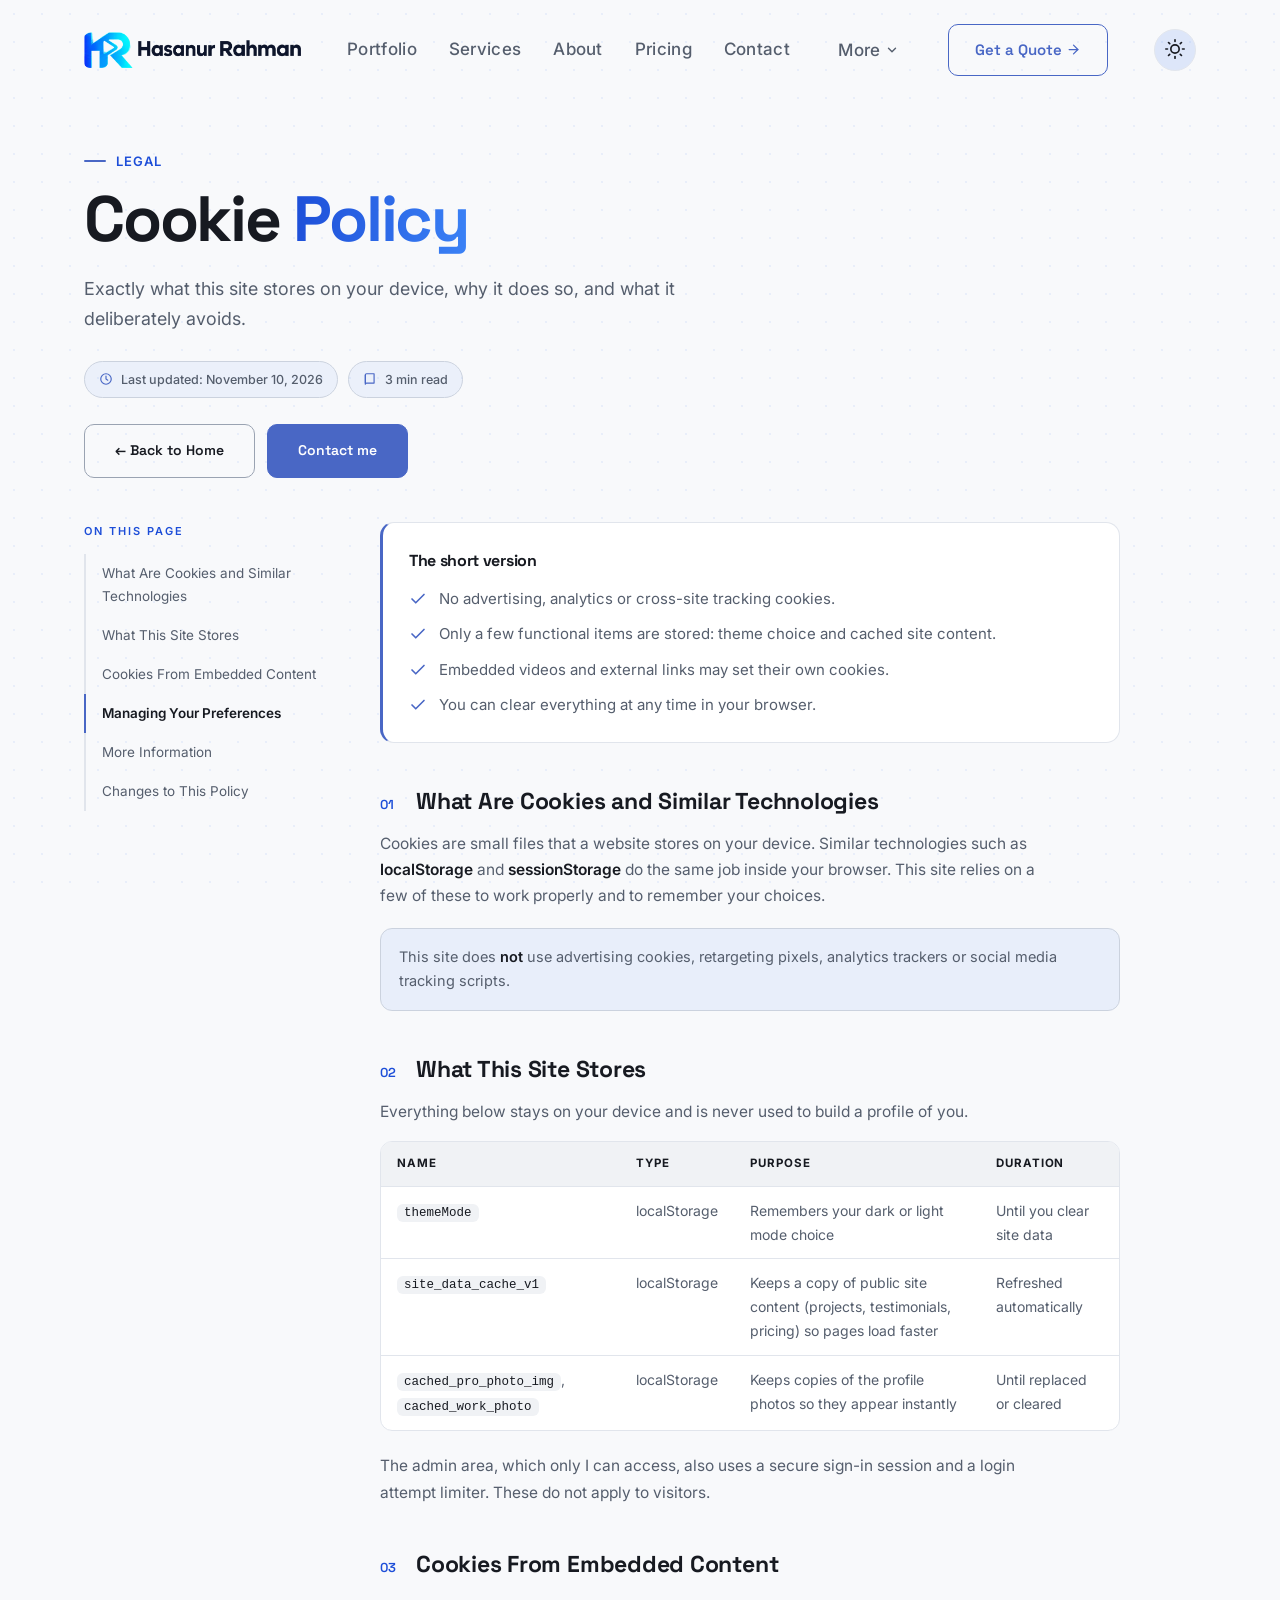
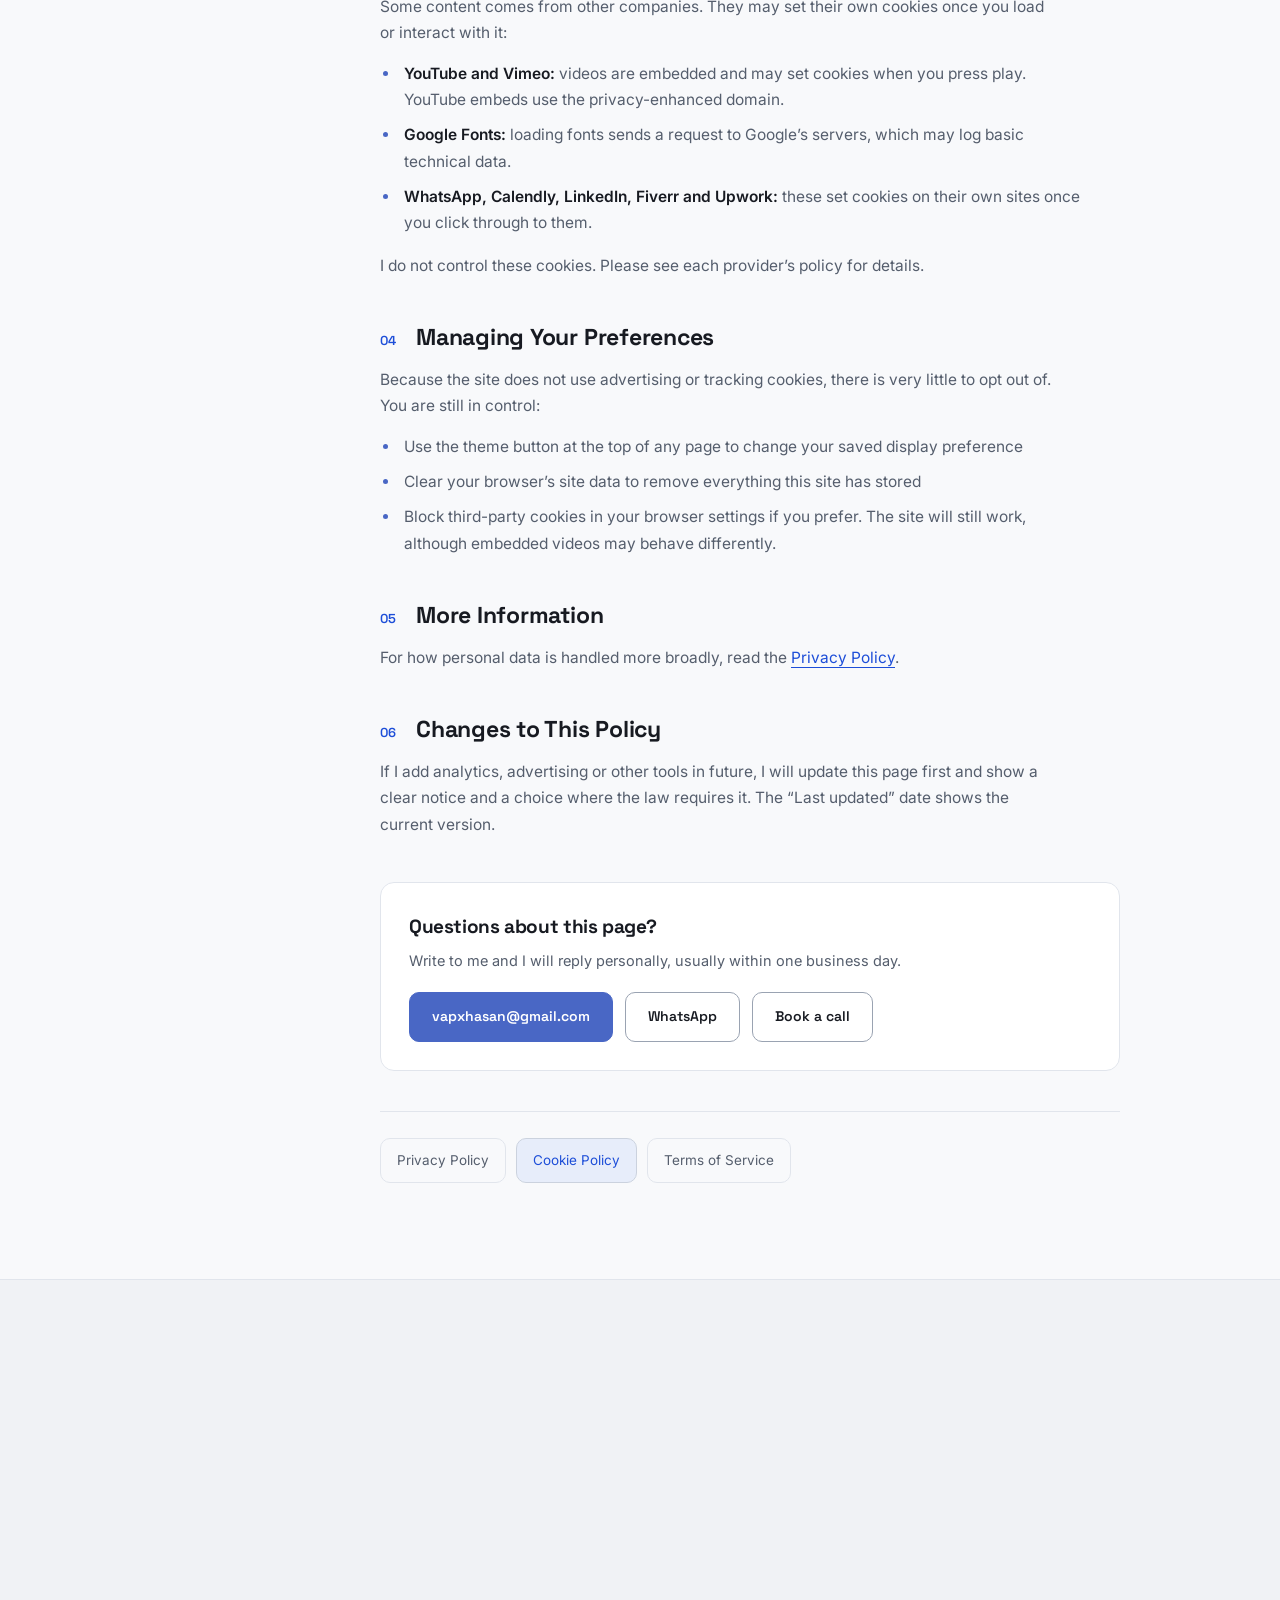
==== commit b55be552: "Add files via upload" ====
--- a/cookie-policy.html
+++ b/cookie-policy.html
@@ -16,8 +16,8 @@
 <meta property="og:url" content="https://vapxhasan.github.io/cookie-policy.html">
 <link rel="preconnect" href="https://fonts.googleapis.com">
 <link rel="preconnect" href="https://fonts.gstatic.com" crossorigin>
-<link href="https://fonts.googleapis.com/css2?family=Inter:wght@400;500;600;700;800&family=Sora:wght@500;600;700;800&display=swap" rel="stylesheet">
-<script type="application/ld+json">{"@context": "https://schema.org", "@type": "WebPage", "name": "Cookie Policy | Hasanur Rahman", "url": "https://vapxhasan.github.io/cookie-policy.html", "description": "A plain-language list of the cookies and local storage used on the Hasanur Rahman portfolio site.", "dateModified": "2026-11-07", "isPartOf": {"@type": "WebSite", "name": "Hasanur Rahman", "url": "https://vapxhasan.github.io/"}}</script>
+<link href="https://fonts.googleapis.com/css2?family=Inter:wght@400;500;600;700;800&amp;family=Sora:wght@500;600;700;800&amp;display=swap" rel="stylesheet">
+<script type="application/ld+json">{"@context": "https://schema.org", "@type": "WebPage", "name": "Cookie Policy | Hasanur Rahman", "url": "https://vapxhasan.github.io/cookie-policy.html", "description": "A plain-language list of the cookies and local storage used on the Hasanur Rahman portfolio site.", "dateModified": "2026-11-10", "isPartOf": {"@type": "WebSite", "name": "Hasanur Rahman", "url": "https://vapxhasan.github.io/"}}</script>
 <style>
 *, *::before, *::after{box-sizing: border-box; margin: 0; padding: 0;}
 :root{--bg: #0F172A;
@@ -568,6 +568,9 @@
 footer{content-visibility:auto;contain-intrinsic-size:auto 800px}
 
 /* ===== legal pages: only what the main stylesheet doesn't already provide ===== */
+:root{--acc-text:#60A5FA}
+body.light-mode{--acc-text:#1D4ED8}
+.page-hero .section-label{color:var(--acc-text)}
 #hero.page-hero{min-height:0;display:block;padding-top:150px;padding-bottom:44px;background:linear-gradient(180deg,#0A0F1C 0%,var(--bg) 100%);isolation:isolate}
 body.light-mode #hero.page-hero{background:none}
 .page-hero .hero-h1{font-size:clamp(34px,5.4vw,64px);font-weight:800;line-height:1.12;letter-spacing:-.035em;margin-bottom:18px}
@@ -584,7 +587,7 @@
 .legal-wrap{position:relative;z-index:1;padding-bottom:96px}
 .legal-layout{display:grid;grid-template-columns:240px minmax(0,1fr);gap:56px;align-items:start}
 .legal-toc{position:sticky;top:96px;max-height:calc(100vh - 120px);overflow:auto}
-.legal-toc-title{font-size:11px;letter-spacing:2px;text-transform:uppercase;color:var(--indigo);margin-bottom:14px;font-weight:600}
+.legal-toc-title{font-size:11px;letter-spacing:2px;text-transform:uppercase;color:var(--acc-text);margin-bottom:14px;font-weight:600}
 .legal-toc a{display:block;font-size:13.5px;color:var(--muted);padding:8px 0 8px 16px;border-left:2px solid var(--border);transition:color .2s,border-color .2s}
 .legal-toc a:hover{color:var(--white)}
 .legal-toc a.active{color:var(--white);border-left-color:var(--indigo);font-weight:600}
@@ -604,14 +607,14 @@
 .glance li svg{width:18px;height:18px;color:var(--indigo);flex-shrink:0;margin-top:4px}
 .sec{margin-bottom:44px;scroll-margin-top:100px}
 .sec h2{font-family:var(--font-display);font-size:23px;line-height:1.3;color:var(--white);font-weight:800;letter-spacing:-.01em;margin-bottom:14px;display:flex;gap:12px;align-items:baseline}
-.sec h2 .n{font-size:13px;font-weight:600;color:var(--indigo);min-width:24px}
+.sec h2 .n{font-size:13px;font-weight:600;color:var(--acc-text);min-width:24px}
 .sec p{margin-bottom:14px;font-size:15.5px;color:var(--muted)}
 .sec ul{margin:0 0 16px;padding-left:20px;font-size:15.5px;color:var(--muted)}
 .sec li{margin-bottom:9px;padding-left:4px}
 .sec li::marker{color:var(--indigo)}
 .sec strong{color:var(--white);font-weight:600}
-.sec a.link{color:var(--cyan);border-bottom:1px solid rgba(59,130,246,.4)}
-.sec a.link:hover{border-bottom-color:var(--cyan)}
+.sec a.link{color:var(--acc-text);border-bottom:1px solid currentColor}
+.sec a.link:hover{opacity:.85}
 .note{background:rgba(37,99,235,.07);border:1px solid var(--border2);border-radius:12px;padding:16px 18px;margin:18px 0;font-size:14.5px;color:var(--muted)}
 .tbl{overflow-x:auto;margin:16px 0 22px;border:1px solid var(--border);border-radius:12px;background:var(--card)}
 .tbl table{width:100%;border-collapse:collapse;font-size:14px;min-width:520px}
@@ -628,7 +631,7 @@
 .legal-cross{display:flex;flex-wrap:wrap;gap:10px;margin-top:40px;padding-top:26px;border-top:1px solid var(--border)}
 .legal-cross a{font-size:13.5px;color:var(--muted);padding:10px 16px;border-radius:10px;border:1px solid var(--border);transition:all .2s}
 .legal-cross a:hover{color:var(--white);border-color:var(--indigo);background:rgba(37,99,235,.06)}
-.legal-cross a.current{color:var(--cyan);border-color:var(--border2);background:rgba(37,99,235,.08);pointer-events:none}
+.legal-cross a.current{color:var(--acc-text);border-color:var(--border2);background:rgba(37,99,235,.08);pointer-events:none}
 @media(max-width:900px){
   .legal-layout{grid-template-columns:minmax(0,1fr);gap:0}
   .legal-toc{display:none}.legal-toc-m{display:block}
@@ -645,7 +648,27 @@
 }
 
 </style>
-</head>
+<link rel="preconnect" href="https://fonts.googleapis.com"><link rel="preconnect" href="https://fonts.gstatic.com" crossorigin><link href="https://fonts.googleapis.com/css2?family=Space+Grotesk:wght@500;600;700&amp;display=swap" rel="stylesheet"><style id="vapx-editorial">
+/* ===== VAPX editorial refinement: neutral palette, Space Grotesk + Inter, calm surfaces ===== */
+:root,[data-theme="dark"]{--bg:#0C0D10;--bg2:#14161B;--card:#191C22;--card2:#1F232A;--border:#30343D;--border2:#3A3F4A;--white:#F5F6F8;--muted:#B0B5C0;--accent:#91A8FF;--on-accent:#0C0D10;--indigo:#91A8FF;--cyan:#91A8FF;--violet:#91A8FF;--glow-i:none;--glow-c:none;--btn-outline-border:#4A505C;--btn-outline-fill:transparent;--btn-ghost-border:#3A3F4A;--btn-ghost-fill:rgba(255,255,255,.04);--marquee-bg:#14161B;--shadow-hover:0 12px 30px rgba(0,0,0,.35);--ring-hover:rgba(145,168,255,.45);--r-sm:8px;--r-md:10px;--r-lg:14px;--card-r:14px;--tile-r:10px;--font-display:'Space Grotesk','Inter',system-ui,sans-serif;--font-body:'Inter',system-ui,sans-serif;--font-mono:'Inter',system-ui,sans-serif}
+body.light-mode,[data-theme="light"]{--bg:#F8F9FB;--bg2:#F0F2F5;--card:#FFFFFF;--card2:#F0F2F5;--border:#E1E5EC;--border2:#CBD2DE;--white:#171A21;--muted:#555E6D;--accent:#4967C5;--on-accent:#FFFFFF;--indigo:#4967C5;--cyan:#4967C5;--violet:#4967C5;--glow-i:none;--glow-c:none;--btn-outline-border:#9AA3B2;--btn-outline-fill:transparent;--btn-ghost-border:#CBD2DE;--btn-ghost-fill:rgba(23,26,33,.04);--marquee-bg:#F0F2F5;--shadow-hover:0 12px 30px rgba(23,26,33,.10);--ring-hover:rgba(73,103,197,.4)}
+body{background:var(--bg);color:var(--muted);font-family:var(--font-body);font-size:clamp(1rem,.96rem + .2vw,1.125rem);line-height:1.7}
+h1,h2,h3,.hero-h1,.section-title{font-family:var(--font-display);font-weight:700;letter-spacing:-.02em;color:var(--white)}
+.hero-h1{font-size:clamp(2.75rem,7vw,5.75rem);line-height:1.04;letter-spacing:-.035em}
+.hero-h1 .line2,.hero-h1 .g{background:none;-webkit-text-fill-color:currentColor;color:var(--accent)}
+.section-title{font-size:clamp(2rem,4.4vw,3.5rem);line-height:1.1}
+.section-label{font-size:.8125rem;font-weight:600;letter-spacing:.08em;text-transform:uppercase;color:var(--accent)}
+p,li{max-width:68ch}
+.btn-primary,.btn-outline{border-radius:10px;font-weight:600;min-height:48px;box-shadow:none}
+.btn-primary{background:var(--accent);color:var(--on-accent);border:1px solid var(--accent)}
+.btn-primary *{color:inherit}
+.btn-primary:hover{filter:brightness(1.07);transform:translateY(-1px);box-shadow:none}
+.btn-outline{background:var(--btn-outline-fill);border:1px solid var(--btn-outline-border);color:var(--white)}
+.btn-outline:hover{border-color:var(--accent);background:var(--btn-ghost-fill)}
+:focus-visible{outline:2px solid var(--accent);outline-offset:3px;border-radius:6px}
+::placeholder{color:var(--muted);opacity:.85}
+::selection{background:var(--accent);color:var(--on-accent)}
+</style></head>
 <body>
 <svg width="0" height="0" style="position:absolute" aria-hidden="true"><symbol id="ic1" viewBox="0 0 24 24"><line x1="18" y1="6" x2="6" y2="18"></line><line x1="6" y1="6" x2="18" y2="18"></line></symbol><symbol id="ic21" viewBox="0 0 24 24"><path d="M21 12.79A9 9 0 1 1 11.21 3 7 7 0 0 0 21 12.79z"></path></symbol><symbol id="ic26" viewBox="0 0 24 24"><line x1="12" y1="1" x2="12" y2="23"></line><path d="M17 5H9.5a3.5 3.5 0 0 0 0 7h5a3.5 3.5 0 0 1 0 7H6"></path></symbol><symbol id="ic28" viewBox="0 0 24 24"><path d="M4.5 16.5c-1.5 1.26-2 5-2 5s3.74-.5 5-2c.71-.84.7-2.13-.09-2.91a2.18 2.18 0 0 0-2.91-.09z"></path><path d="M12 15l-3-3a22 22 0 0 1 2-3.95A12.88 12.88 0 0 1 22 2c0 2.72-.78 7.5-6 11a22.35 22.35 0 0 1-4 2z"></path><path d="M9 12H4s.55-3.03 2-4c1.62-1.08 5 0 5 0"></path><path d="M12 15v5s3.03-.55 4-2c1.08-1.62 0-5 0-5"></path></symbol><symbol id="ic5" viewBox="0 0 24 24"><line x1="5" y1="12" x2="19" y2="12"></line><polyline points="12 5 19 12 12 19"></polyline></symbol><symbol id="ic55" viewBox="0 0 24 24"><circle cx="12" cy="12" r="5"></circle><line x1="12" y1="1" x2="12" y2="3"></line><line x1="12" y1="21" x2="12" y2="23"></line><line x1="4.22" y1="4.22" x2="5.64" y2="5.64"></line><line x1="18.36" y1="18.36" x2="19.78" y2="19.78"></line><line x1="1" y1="12" x2="3" y2="12"></line><line x1="21" y1="12" x2="23" y2="12"></line><line x1="4.22" y1="19.78" x2="5.64" y2="18.36"></line><line x1="18.36" y1="5.64" x2="19.78" y2="4.22"></line></symbol><symbol id="ic6" viewBox="0 0 24 24"><line x1="12" y1="19" x2="12" y2="5"></line><polyline points="5 12 12 5 19 12"></polyline></symbol></svg>
 <a class="skip" href="#main">Skip to content</a>
@@ -698,7 +721,7 @@
     <p class="section-label">Legal</p>
     <h1 class="hero-h1">Cookie <span class="g">Policy</span></h1>
     <p class="hero-sub">Exactly what this site stores on your device, why it does so, and what it deliberately avoids.</p>
-    <div class="page-meta"><span class="chip"><svg viewBox="0 0 24 24" fill="none" stroke="currentColor" stroke-width="2" stroke-linecap="round" stroke-linejoin="round"><circle cx="12" cy="12" r="9"/><path d="M12 7v5l3 2"/></svg>Last updated: November 7, 2026</span><span class="chip"><svg viewBox="0 0 24 24" fill="none" stroke="currentColor" stroke-width="2" stroke-linecap="round" stroke-linejoin="round"><path d="M4 5a2 2 0 0 1 2-2h13v16H6a2 2 0 0 0-2 2z"/><path d="M4 19V5"/></svg>3 min read</span></div>
+    <div class="page-meta"><span class="chip"><svg viewBox="0 0 24 24" fill="none" stroke="currentColor" stroke-width="2" stroke-linecap="round" stroke-linejoin="round"><circle cx="12" cy="12" r="9"/><path d="M12 7v5l3 2"/></svg>Last updated: November 10, 2026</span><span class="chip"><svg viewBox="0 0 24 24" fill="none" stroke="currentColor" stroke-width="2" stroke-linecap="round" stroke-linejoin="round"><path d="M4 5a2 2 0 0 1 2-2h13v16H6a2 2 0 0 0-2 2z"/><path d="M4 19V5"/></svg>3 min read</span></div>
     <div class="hero-btns"><a href="index.html" class="btn-outline">&larr; Back to Home</a><a href="mailto:vapxhasan@gmail.com" class="btn-primary"><span>Contact me</span></a></div>
   </div>
 </section>
@@ -866,5 +889,5 @@
 
 (function(){var els=document.querySelectorAll('.reveal');if(!('IntersectionObserver' in window)){els.forEach(function(e){e.classList.add('visible')});return}var o=new IntersectionObserver(function(en){en.forEach(function(e){if(e.isIntersecting){e.target.classList.add('visible');o.unobserve(e.target)}})},{threshold:.08});els.forEach(function(e){o.observe(e)});})();
 </script>
-</body>
+<script>(function(){var h=document.documentElement,b=document.body;function s(){h.setAttribute("data-theme",b.classList.contains("light-mode")?"light":"dark")}s();new MutationObserver(s).observe(b,{attributes:true,attributeFilter:["class"]})})();</script></body>
 </html>
